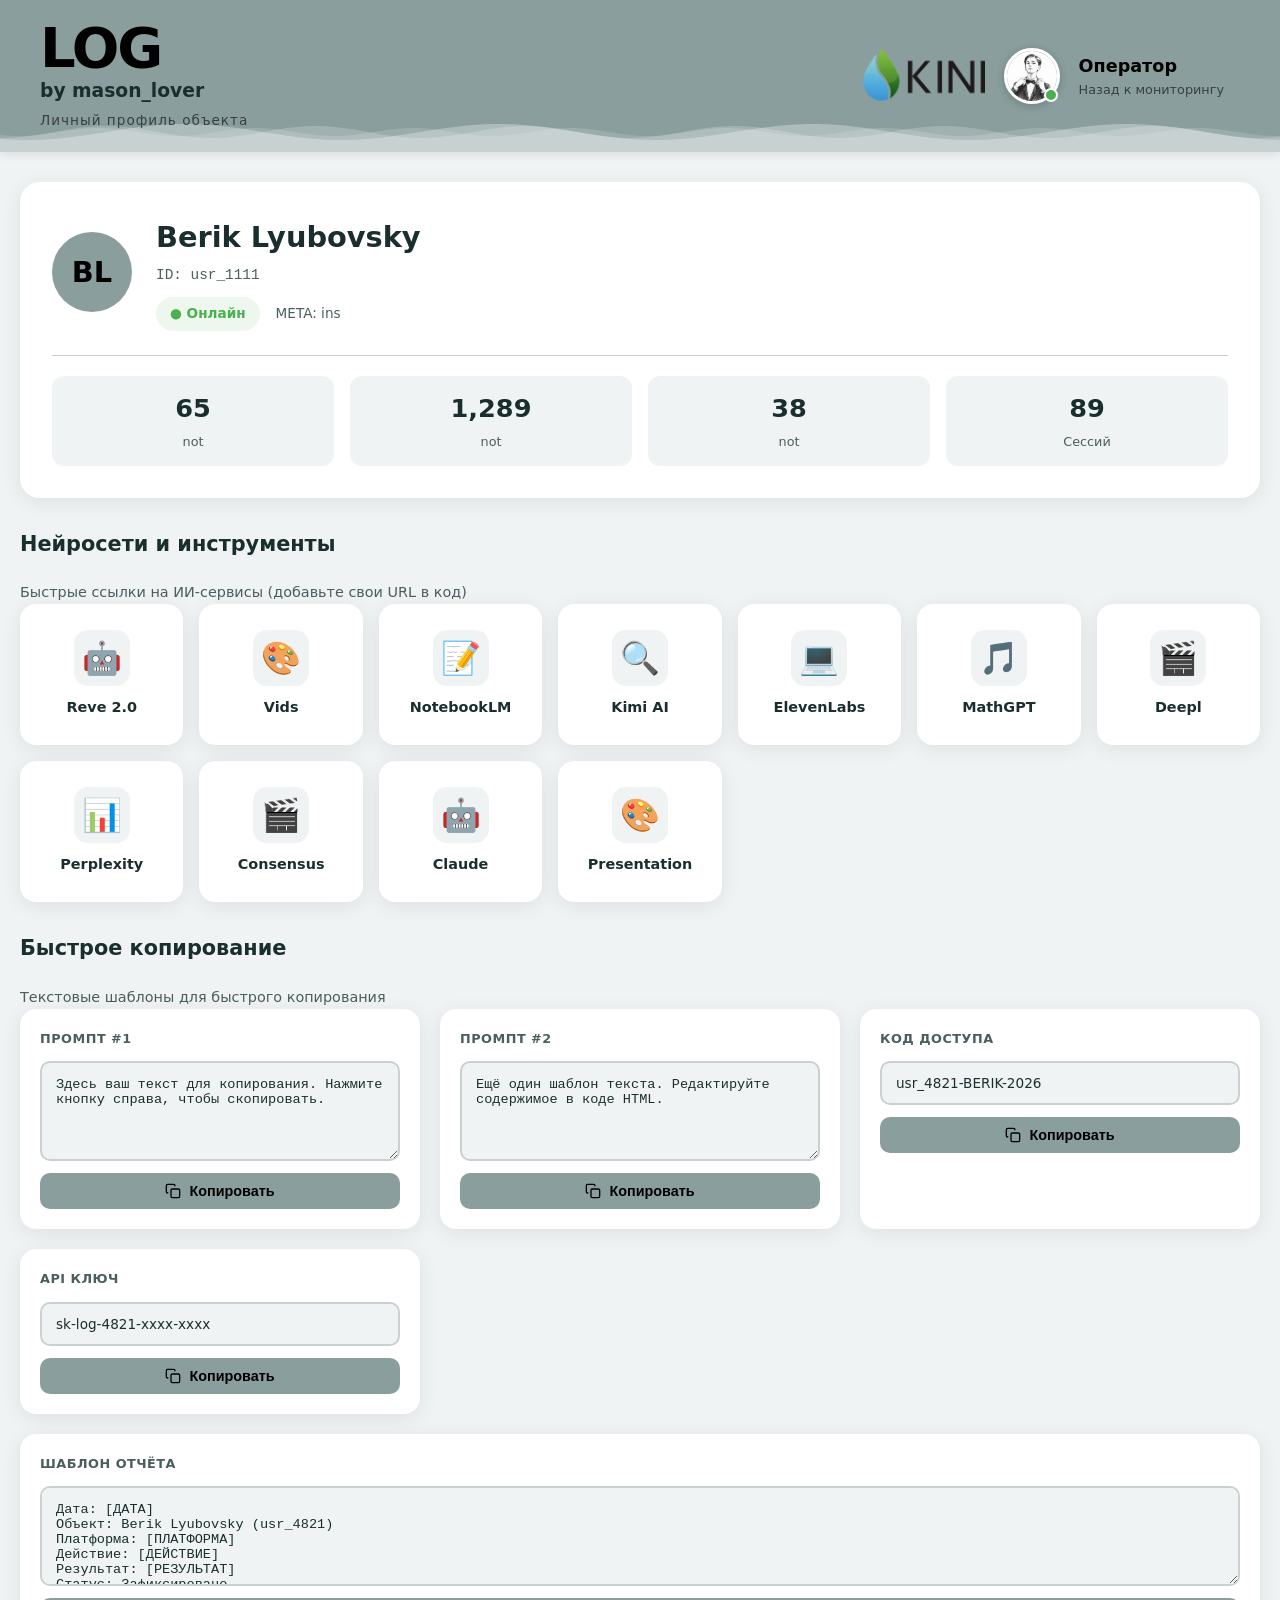
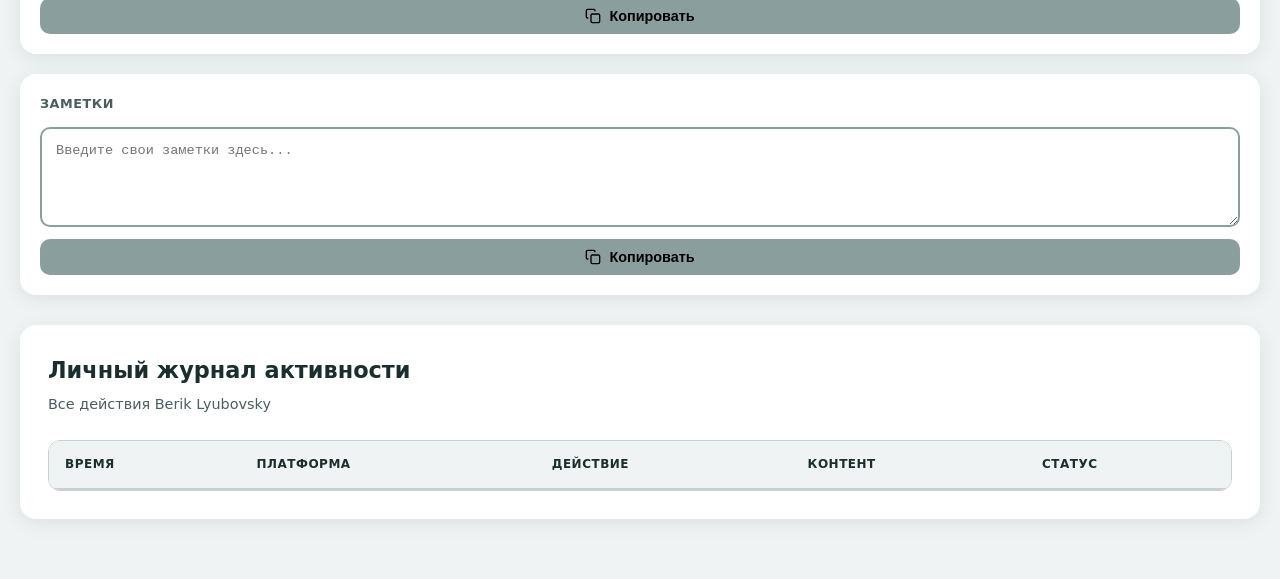
==== profile.html @ c43e4ac8 "Add files via upload" ====
<!DOCTYPE html>
<html lang="ru">
<head>
    <meta charset="UTF-8">
    <meta name="viewport" content="width=device-width, initial-scale=1.0">
    <title>LOG — Профиль Berik Lyubovsky</title>
    <link rel="stylesheet" href="style.css">
    <link rel="stylesheet" href="profile.css">
</head>
<body>
    <!-- Header (такая же как на основной) -->
    <header class="header">
        <div class="header-content">
            <div class="logo-block">
                <h1 class="logo">LOG</h1>
                <h3 class="">by mason_lover

                </h3>
                <span class="logo-subtitle">Личный профиль объекта</span>
            </div>
            <div class="admin-profile" onclick="window.location.href='index.html'">
            
    <img src="IMG_0095.PNG" alt="Иконка" class="left-icon">
                <div class="avatar-wrapper">
                    <img src="photo_5291985963577973198_w.jpg" alt="Оператор" class="avatar">
                    <span class="status-indicator"></span>
                </div>
                <div class="admin-info">
                    <span class="admin-name">Оператор</span>
                    <span class="admin-role">Назад к мониторингу</span>
                </div>
            </div>
        </div>
        <canvas id="waveCanvas" class="wave-canvas"></canvas>
    </header>

    <!-- Main Content -->
    <main class="main-content">
        <!-- Profile Header -->
        <section class="profile-header-section">
            <div class="profile-card">
                <div class="profile-main">
                    <div class="profile-avatar-large">BL</div>
                    <div class="profile-info">
                        <h2 class="profile-name">Berik Lyubovsky</h2>
                        <p class="profile-id">ID: usr_1111</p>
                        <div class="profile-meta">
                            <span class="profile-status online">● Онлайн</span>
                            <span class="profile-platforms">META: ins</span>
                        </div>
                    </div>
                </div>
                <div class="profile-stats-row">
                    <div class="profile-stat">
                        <span class="profile-stat-value">65</span>
                        <span class="profile-stat-label">not</span>
                    </div>
                    <div class="profile-stat">
                        <span class="profile-stat-value">1,289</span>
                        <span class="profile-stat-label">not</span>
                    </div>
                    <div class="profile-stat">
                        <span class="profile-stat-value">38</span>
                        <span class="profile-stat-label">not</span>
                    </div>
                    <div class="profile-stat">
                        <span class="profile-stat-value">89</span>
                        <span class="profile-stat-label">Сессий</span>
                    </div>
                </div>
            </div>
        </section>

        <!-- AI Tools Buttons -->
        <section class="ai-tools-section">
            <h2 class="section-title">Нейросети и инструменты</h2>
            <p class="section-desc">Быстрые ссылки на ИИ-сервисы (добавьте свои URL в код)</p>
            <div class="ai-buttons-grid">
                <!-- Добавьте свои ссылки в href -->
                <a href="https://www.reve.com/" class="ai-btn" target="_blank">
                    <span class="ai-icon">🤖</span>
                    <span class="ai-name">Reve 2.0</span>
                </a>
                <a href="https://docs.google.com/videos/create" class="ai-btn" target="_blank">
                    <span class="ai-icon">🎨</span>
                    <span class="ai-name">Vids</span>
                </a>
                <a href="https://notebooklm.google.com/notebook/8db72fd1-58be-4681-a036-2701390b884e" class="ai-btn" target="_blank">
                    <span class="ai-icon">📝</span>
                    <span class="ai-name">NotebookLM</span>
                </a>
                <a href="https://www.kimi.com/chat/19ec01cf-fee2-8126-8000-09785870f589?chat_enter_method=history" class="ai-btn" target="_blank">
                    <span class="ai-icon">🔍</span>
                    <span class="ai-name">Kimi AI</span>
                </a>
                <a href="https://elevenlabs.io/app/home" class="ai-btn" target="_blank">
                    <span class="ai-icon">💻</span>
                    <span class="ai-name">ElevenLabs</span>
                </a>
                <a href="https://math-gpt.org/" class="ai-btn" target="_blank">
                    <span class="ai-icon">🎵</span>
                    <span class="ai-name">MathGPT</span>
                </a>
                <a href="https://www.deepl.com/en/products/voice" class="ai-btn" target="_blank">
                    <span class="ai-icon">🎬</span>
                    <span class="ai-name">Deepl</span>
                </a>
                <a href="https://www.perplexity.ai/" class="ai-btn" target="_blank">
                    <span class="ai-icon">📊</span>
                    <span class="ai-name">Perplexity</span>
                    <a href="https://consensus.app/" class="ai-btn" target="_blank">
                    <span class="ai-icon">🎬</span>
                    <span class="ai-name">Consensus</span>
                    <a href="https://claude.ai/" class="ai-btn" target="_blank">
                    <span class="ai-icon">🤖</span>
                    <span class="ai-name">Claude</span>
                </a>
                      <a href="https://canva.link/pawk1xl1iqesmpp" class="ai-btn" target="_blank">
                    <span class="ai-icon">🎨</span>
                    <span class="ai-name">Presentation</span>
                </a>
            </div>
        </section>

        <!-- Quick Copy Fields -->
        <section class="copy-section">
            <h2 class="section-title">Быстрое копирование</h2>
            <p class="section-desc">Текстовые шаблоны для быстрого копирования</p>
            
            <div class="copy-grid">
                <div class="copy-card">
                    <label>Промпт #1</label>
                    <textarea class="copy-field" id="copy1" readonly>Здесь ваш текст для копирования. Нажмите кнопку справа, чтобы скопировать.</textarea>
                    <button class="copy-btn" onclick="copyText('copy1')">
                        <svg width="16" height="16" viewBox="0 0 24 24" fill="none" stroke="currentColor" stroke-width="2">
                            <rect x="9" y="9" width="13" height="13" rx="2"/>
                            <path d="M5 15H4a2 2 0 0 1-2-2V4a2 2 0 0 1 2-2h9a2 2 0 0 1 2 2v1"/>
                        </svg>
                        Копировать
                    </button>
                </div>

                <div class="copy-card">
                    <label>Промпт #2</label>
                    <textarea class="copy-field" id="copy2" readonly>Ещё один шаблон текста. Редактируйте содержимое в коде HTML.</textarea>
                    <button class="copy-btn" onclick="copyText('copy2')">
                        <svg width="16" height="16" viewBox="0 0 24 24" fill="none" stroke="currentColor" stroke-width="2">
                            <rect x="9" y="9" width="13" height="13" rx="2"/>
                            <path d="M5 15H4a2 2 0 0 1-2-2V4a2 2 0 0 1 2-2h9a2 2 0 0 1 2 2v1"/>
                        </svg>
                        Копировать
                    </button>
                </div>

                <div class="copy-card">
                    <label>Код доступа</label>
                    <input type="text" class="copy-field single" id="copy3" value="usr_4821-BERIK-2026" readonly>
                    <button class="copy-btn" onclick="copyText('copy3')">
                        <svg width="16" height="16" viewBox="0 0 24 24" fill="none" stroke="currentColor" stroke-width="2">
                            <rect x="9" y="9" width="13" height="13" rx="2"/>
                            <path d="M5 15H4a2 2 0 0 1-2-2V4a2 2 0 0 1 2-2h9a2 2 0 0 1 2 2v1"/>
                        </svg>
                        Копировать
                    </button>
                </div>

                <div class="copy-card">
                    <label>API ключ</label>
                    <input type="text" class="copy-field single" id="copy4" value="sk-log-4821-xxxx-xxxx" readonly>
                    <button class="copy-btn" onclick="copyText('copy4')">
                        <svg width="16" height="16" viewBox="0 0 24 24" fill="none" stroke="currentColor" stroke-width="2">
                            <rect x="9" y="9" width="13" height="13" rx="2"/>
                            <path d="M5 15H4a2 2 0 0 1-2-2V4a2 2 0 0 1 2-2h9a2 2 0 0 1 2 2v1"/>
                        </svg>
                        Копировать
                    </button>
                </div>

                <div class="copy-card wide">
                    <label>Шаблон отчёта</label>
                    <textarea class="copy-field" id="copy5" readonly>Дата: [ДАТА]
Объект: Berik Lyubovsky (usr_4821)
Платформа: [ПЛАТФОРМА]
Действие: [ДЕЙСТВИЕ]
Результат: [РЕЗУЛЬТАТ]
Статус: Зафиксировано</textarea>
                    <button class="copy-btn" onclick="copyText('copy5')">
                        <svg width="16" height="16" viewBox="0 0 24 24" fill="none" stroke="currentColor" stroke-width="2">
                            <rect x="9" y="9" width="13" height="13" rx="2"/>
                            <path d="M5 15H4a2 2 0 0 1-2-2V4a2 2 0 0 1 2-2h9a2 2 0 0 1 2 2v1"/>
                        </svg>
                        Копировать
                    </button>
                </div>

                <div class="copy-card wide">
                    <label>Заметки</label>
                    <textarea class="copy-field editable" id="copy6" placeholder="Введите свои заметки здесь..."></textarea>
                    <button class="copy-btn" onclick="copyText('copy6')">
                        <svg width="16" height="16" viewBox="0 0 24 24" fill="none" stroke="currentColor" stroke-width="2">
                            <rect x="9" y="9" width="13" height="13" rx="2"/>
                            <path d="M5 15H4a2 2 0 0 1-2-2V4a2 2 0 0 1 2-2h9a2 2 0 0 1 2 2v1"/>
                        </svg>
                        Копировать
                    </button>
                </div>
            </div>
        </section>

        <!-- Personal Activity Log -->
        <section class="log-section">
            <div class="section-header">
                <div>
                    <h2>Личный журнал активности</h2>
                    <p class="section-desc">Все действия Berik Lyubovsky</p>
                </div>
            </div>
            <div class="table-wrapper">
                <table class="log-table">
                    <thead>
                        <tr>
                            <th>Время</th>
                            <th>Платформа</th>
                            <th>Действие</th>
                            <th>Контент</th>
                            <th>Статус</th>
                        </tr>
                    </thead>
                    <tbody id="personalLogBody">
                    </tbody>
                </table>
            </div>
        </section>
    </main>

    <!-- Toast -->
    <div id="toastContainer" class="toast-container"></div>

    <script src="profile.js"></script>
</body>
</html>
---- style.css ----
/* ===== RESET & BASE ===== */
* {
    margin: 0;
    padding: 0;
    box-sizing: border-box;
}

:root {
    --primary: #8a9e9e;
    --primary-dark: #6b7d7d;
    --primary-light: #a8b8b8;
    --bg: #f0f3f3;
    --card-bg: #ffffff;
    --text: #1a2e2e;
    --text-light: #4a5e5e;
    --border: #c8d0d0;
    --instagram: #E4405F;
    --telegram: #0088cc;
    --tiktok: #000000;
    --whatsapp: #25D366;
    --success: #4caf50;
    --warning: #ff9800;
    --error: #f44336;
    --shadow: 0 4px 20px rgba(0,0,0,0.08);
    --shadow-hover: 0 8px 30px rgba(0,0,0,0.12);
}

body {
    font-family: 'Segoe UI', system-ui, -apple-system, sans-serif;
    background: var(--bg);
    color: var(--text);
    line-height: 1.6;
    overflow-x: hidden;
}

/* ===== HEADER ===== */
.header {
    position: relative;
    background: var(--primary);
    padding: 0;
    overflow: hidden;
    box-shadow: 0 2px 10px rgba(0,0,0,0.1);
}

.header-content {
    display: flex;
    justify-content: space-between;
    align-items: center;
    padding: 20px 40px;
    position: relative;
    z-index: 2;
}

.logo-block {
    display: flex;
    flex-direction: column;
}

.logo {
    font-size: 3.5rem;
    font-weight: 900;
    color: #000;
    letter-spacing: -2px;
    text-transform: uppercase;
    line-height: 1;
}

.logo-subtitle {
    font-size: 0.85rem;
    color: rgba(0,0,0,0.6);
    font-weight: 500;
    letter-spacing: 1px;
    margin-top: 4px;
}

.admin-profile {
    display: flex;
    align-items: center;
    gap: 14px;
    cursor: pointer;
    transition: transform 0.3s ease;
    padding: 8px 16px;
    border-radius: 12px;
}

.admin-profile:hover {
    transform: scale(1.05);
    background: rgba(255,255,255,0.15);
}

.avatar-wrapper {
    position: relative;
    width: 56px;
    height: 56px;
}

.avatar {
    width: 100%;
    height: 100%;
    border-radius: 50%;
    object-fit: cover;
    border: 3px solid #fff;
    box-shadow: 0 2px 8px rgba(0,0,0,0.2);
}

.status-indicator {
    position: absolute;
    bottom: 2px;
    right: 2px;
    width: 14px;
    height: 14px;
    background: var(--success);
    border-radius: 50%;
    border: 2px solid #fff;
    animation: pulse 2s infinite;
}

@keyframes pulse {
    0%, 100% { box-shadow: 0 0 0 0 rgba(76, 175, 80, 0.7); }
    50% { box-shadow: 0 0 0 8px rgba(76, 175, 80, 0); }
}

.admin-info {
    display: flex;
    flex-direction: column;
}

.admin-name {
    font-size: 1.1rem;
    font-weight: 700;
    color: #000;
}

.admin-role {
    font-size: 0.8rem;
    color: rgba(0,0,0,0.6);
}

.wave-canvas {
    position: absolute;
    bottom: 0;
    left: 0;
    width: 100%;
    height: 40px;
    z-index: 1;
}

/* ===== MAIN CONTENT ===== */
.main-content {
    max-width: 1400px;
    margin: 0 auto;
    padding: 30px 20px;
}

.section-title {
    font-size: 1.3rem;
    font-weight: 700;
    margin-bottom: 20px;
    color: var(--text);
}

/* ===== TARGETS SECTION ===== */
.targets-section {
    margin-bottom: 30px;
}

.targets-grid {
    display: grid;
    grid-template-columns: repeat(auto-fit, minmax(220px, 1fr));
    gap: 16px;
}

.target-card {
    background: var(--card-bg);
    border-radius: 14px;
    padding: 20px;
    box-shadow: var(--shadow);
    display: flex;
    align-items: center;
    gap: 14px;
    cursor: pointer;
    transition: all 0.3s ease;
    border: 2px solid transparent;
    text-decoration: none;
    color: inherit;
}

.target-card:hover {
    transform: translateY(-3px);
    box-shadow: var(--shadow-hover);
    border-color: var(--primary);
}

.target-card.active {
    border-color: var(--primary);
    background: rgba(138, 158, 158, 0.05);
}

/* БЕЗ АВАТАРКИ — только текст */
.target-info {
    flex: 1;
}

.target-name {
    font-weight: 700;
    font-size: 1.1rem;
    color: var(--text);
    margin-bottom: 2px;
}

.target-id {
    font-size: 0.8rem;
    color: var(--text-light);
    font-family: monospace;
}

.target-status {
    width: 10px;
    height: 10px;
    border-radius: 50%;
    flex-shrink: 0;
}

.target-status.online { background: var(--success); box-shadow: 0 0 8px var(--success); }
.target-status.offline { background: var(--border); }
.target-status.recent { background: var(--warning); }

/* ===== DASHBOARD ===== */
.dashboard {
    display: grid;
    grid-template-columns: repeat(auto-fit, minmax(260px, 1fr));
    gap: 20px;
    margin-bottom: 30px;
}

.platform-card {
    background: var(--card-bg);
    border-radius: 16px;
    padding: 24px;
    box-shadow: var(--shadow);
    transition: all 0.3s ease;
    opacity: 0;
    transform: translateY(30px);
    border-top: 4px solid transparent;
}

.platform-card.visible {
    opacity: 1;
    transform: translateY(0);
}

.platform-card[data-platform="instagram"] { border-top-color: var(--instagram); }
.platform-card[data-platform="telegram"] { border-top-color: var(--telegram); }
.platform-card[data-platform="tiktok"] { border-top-color: var(--tiktok); }
.platform-card[data-platform="whatsapp"] { border-top-color: var(--whatsapp); }

.platform-card:hover {
    transform: translateY(-5px);
    box-shadow: var(--shadow-hover);
}

.platform-header {
    display: flex;
    align-items: center;
    gap: 12px;
    margin-bottom: 18px;
}

.platform-icon {
    font-size: 2rem;
    width: 48px;
    height: 48px;
    display: flex;
    align-items: center;
    justify-content: center;
    background: var(--bg);
    border-radius: 12px;
}

.platform-name {
    font-size: 1.2rem;
    font-weight: 800;
    color: var(--text);
}

.platform-stats {
    display: flex;
    flex-direction: column;
    gap: 10px;
    margin-bottom: 16px;
}

.stat-row {
    display: flex;
    justify-content: space-between;
    align-items: center;
    padding: 6px 0;
    border-bottom: 1px solid rgba(0,0,0,0.05);
}

.stat-label {
    font-size: 0.85rem;
    color: var(--text-light);
}

.stat-value {
    font-size: 1.1rem;
    font-weight: 800;
    color: var(--text);
    font-variant-numeric: tabular-nums;
}

.platform-status {
    font-size: 0.8rem;
    font-weight: 600;
    padding: 6px 12px;
    border-radius: 20px;
    text-align: center;
}

.platform-status.online {
    background: rgba(76, 175, 80, 0.1);
    color: var(--success);
}

.platform-status.offline {
    background: rgba(200, 200, 200, 0.2);
    color: var(--text-light);
}

/* ===== LOG SECTION ===== */
.log-section {
    background: var(--card-bg);
    border-radius: 16px;
    padding: 28px;
    box-shadow: var(--shadow);
    margin-bottom: 30px;
}

.section-header {
    display: flex;
    justify-content: space-between;
    align-items: flex-start;
    margin-bottom: 24px;
    flex-wrap: wrap;
    gap: 20px;
}

.section-header h2 {
    font-size: 1.4rem;
    font-weight: 700;
}

.section-desc {
    font-size: 0.9rem;
    color: var(--text-light);
    margin-top: 4px;
}

.log-controls {
    display: flex;
    flex-direction: column;
    gap: 12px;
    align-items: flex-end;
}

.search-box {
    display: flex;
    gap: 8px;
}

.search-box input {
    padding: 10px 16px;
    border: 2px solid var(--border);
    border-radius: 10px;
    font-size: 0.9rem;
    outline: none;
    width: 250px;
    transition: border-color 0.3s;
}

.search-box input:focus {
    border-color: var(--primary);
}

.search-box button {
    padding: 10px 16px;
    background: var(--primary);
    border: none;
    border-radius: 10px;
    cursor: pointer;
    font-size: 1rem;
    transition: background 0.3s;
}

.search-box button:hover {
    background: var(--primary-dark);
}

.filters {
    display: flex;
    gap: 8px;
    flex-wrap: wrap;
}

.filter-btn {
    padding: 8px 16px;
    border: 2px solid var(--border);
    background: transparent;
    border-radius: 20px;
    cursor: pointer;
    font-size: 0.85rem;
    font-weight: 600;
    color: var(--text-light);
    transition: all 0.3s ease;
}

.filter-btn:hover, .filter-btn.active {
    background: var(--primary);
    border-color: var(--primary);
    color: #000;
}

.table-wrapper {
    overflow-x: auto;
    border-radius: 12px;
    border: 1px solid var(--border);
}

.log-table {
    width: 100%;
    border-collapse: collapse;
    font-size: 0.9rem;
}

.log-table th {
    background: var(--bg);
    padding: 14px 16px;
    text-align: left;
    font-weight: 700;
    color: var(--text);
    text-transform: uppercase;
    font-size: 0.75rem;
    letter-spacing: 0.5px;
    border-bottom: 2px solid var(--border);
    white-space: nowrap;
}

.log-table td {
    padding: 12px 16px;
    border-bottom: 1px solid var(--border);
    color: var(--text-light);
    vertical-align: middle;
}

.log-table tr {
    transition: background 0.2s ease;
    cursor: pointer;
}

.log-table tr:hover {
    background: rgba(138, 158, 158, 0.06);
}

.log-table .time-cell {
    font-family: 'SF Mono', monospace;
    font-size: 0.8rem;
    white-space: nowrap;
    color: var(--text-light);
}

/* БЕЗ АВАТАРКИ — только текст */
.target-cell {
    display: flex;
    flex-direction: column;
    gap: 2px;
}

.target-cell-name {
    font-weight: 600;
    color: var(--text);
    font-size: 0.9rem;
}

.target-cell-id {
    font-size: 0.75rem;
    color: var(--text-light);
    font-family: monospace;
}

.platform-badge {
    display: inline-flex;
    align-items: center;
    gap: 6px;
    padding: 6px 12px;
    border-radius: 20px;
    font-size: 0.8rem;
    font-weight: 700;
    text-transform: uppercase;
}

.platform-badge.instagram { background: rgba(228, 64, 95, 0.1); color: var(--instagram); }
.platform-badge.telegram { background: rgba(0, 136, 204, 0.1); color: var(--telegram); }
.platform-badge.tiktok { background: rgba(0, 0, 0, 0.08); color: var(--text); }
.platform-badge.whatsapp { background: rgba(37, 211, 102, 0.1); color: var(--whatsapp); }

.action-cell {
    max-width: 200px;
    overflow: hidden;
    text-overflow: ellipsis;
    white-space: nowrap;
}

.content-preview {
    max-width: 250px;
    overflow: hidden;
    text-overflow: ellipsis;
    white-space: nowrap;
    font-style: italic;
    color: var(--text-light);
}

.status-badge {
    display: inline-block;
    padding: 4px 10px;
    border-radius: 12px;
    font-size: 0.75rem;
    font-weight: 700;
}

.status-badge.captured { background: rgba(76, 175, 80, 0.1); color: var(--success); }
.status-badge.pending { background: rgba(255, 152, 0, 0.1); color: var(--warning); }
.status-badge.encrypted { background: rgba(33, 150, 243, 0.1); color: var(--telegram); }

/* ===== CHART SECTION ===== */
.chart-section {
    background: var(--card-bg);
    border-radius: 16px;
    padding: 28px;
    box-shadow: var(--shadow);
}

.chart-header {
    display: flex;
    justify-content: space-between;
    align-items: center;
    margin-bottom: 24px;
    flex-wrap: wrap;
    gap: 16px;
}

.chart-header h2 {
    font-size: 1.4rem;
    font-weight: 700;
}

.chart-legend {
    display: flex;
    gap: 20px;
    flex-wrap: wrap;
}

.chart-legend span {
    display: flex;
    align-items: center;
    gap: 6px;
    font-size: 0.85rem;
    color: var(--text-light);
}

.legend-dot {
    width: 10px;
    height: 10px;
    border-radius: 50%;
    display: inline-block;
}

.chart-container {
    position: relative;
    height: 320px;
    width: 100%;
}

#activityChart {
    width: 100%;
    height: 100%;
}

/* ===== MODAL ===== */
.modal {
    display: none;
    position: fixed;
    z-index: 1000;
    left: 0;
    top: 0;
    width: 100%;
    height: 100%;
    background: rgba(0,0,0,0.5);
    backdrop-filter: blur(4px);
}

.modal-content {
    background: var(--card-bg);
    margin: 5% auto;
    padding: 32px;
    border-radius: 20px;
    width: 90%;
    max-width: 600px;
    box-shadow: var(--shadow-hover);
    animation: modalIn 0.3s ease;
    position: relative;
}

@keyframes modalIn {
    from { opacity: 0; transform: translateY(-30px); }
    to { opacity: 1; transform: translateY(0); }
}

.modal-close {
    position: absolute;
    top: 16px;
    right: 20px;
    font-size: 28px;
    cursor: pointer;
    color: var(--text-light);
    transition: color 0.3s;
}

.modal-close:hover {
    color: var(--text);
}

.modal-content h3 {
    font-size: 1.3rem;
    font-weight: 700;
    margin-bottom: 20px;
    padding-right: 30px;
}

.modal-field {
    margin-bottom: 16px;
    padding: 14px;
    background: var(--bg);
    border-radius: 10px;
}

.modal-field-label {
    font-size: 0.75rem;
    text-transform: uppercase;
    letter-spacing: 0.5px;
    color: var(--text-light);
    margin-bottom: 4px;
}

.modal-field-value {
    font-size: 1rem;
    color: var(--text);
    font-weight: 500;
}

/* ===== TOAST ===== */
.toast-container {
    position: fixed;
    top: 20px;
    right: 20px;
    z-index: 1000;
    display: flex;
    flex-direction: column;
    gap: 12px;
}

.toast {
    background: var(--card-bg);
    border-radius: 14px;
    padding: 16px 20px;
    box-shadow: var(--shadow-hover);
    display: flex;
    align-items: center;
    gap: 12px;
    min-width: 320px;
    max-width: 400px;
    animation: slideIn 0.4s ease, fadeOut 0.4s ease 4.6s;
    border-left: 4px solid var(--primary);
}

@keyframes slideIn {
    from { transform: translateX(400px); opacity: 0; }
    to { transform: translateX(0); opacity: 1; }
}

@keyframes fadeOut {
    to { opacity: 0; transform: translateX(400px); }
}

/* ===== RESPONSIVE ===== */
@media (max-width: 768px) {
    .header-content {
        padding: 16px 20px;
    }
    
    .logo {
        font-size: 2.5rem;
    }
    
    .logo-subtitle {
        font-size: 0.7rem;
    }
    
    .dashboard {
        grid-template-columns: 1fr;
    }
    
    .targets-grid {
        grid-template-columns: 1fr;
    }
    
    .section-header {
        flex-direction: column;
        align-items: stretch;
    }
    
    .log-controls {
        align-items: stretch;
        width: 100%;
    }
    
    .search-box input {
        width: 100%;
    }
    
    .chart-header {
        flex-direction: column;
        align-items: flex-start;
    }
    
    .modal-content {
        margin: 10% auto;
        padding: 20px;
    }
}

::-webkit-scrollbar {
    width: 8px;
    height: 8px;
}

::-webkit-scrollbar-track {
    background: var(--bg);
}

::-webkit-scrollbar-thumb {
    background: var(--primary);
    border-radius: 4px;
}

::-webkit-scrollbar-thumb:hover {
    background: var(--primary-dark);
}
.logout-btn {
    background: rgba(255,255,255,0.15);
    border: none;
    border-radius: 10px;
    padding: 10px 14px;
    color: #000;
    font-size: 1.2rem;
    cursor: pointer;
    transition: all 0.3s;
    margin-left: 10px;
}

.logout-btn:hover {
    background: rgba(244, 67, 54, 0.2);
    transform: scale(1.1);
}
---- profile.css ----
/* ===== PROFILE HEADER ===== */
.profile-header-section {
    margin-bottom: 30px;
}

.profile-card {
    background: var(--card-bg);
    border-radius: 20px;
    padding: 32px;
    box-shadow: var(--shadow);
    display: flex;
    flex-direction: column;
    gap: 24px;
}

.profile-main {
    display: flex;
    align-items: center;
    gap: 24px;
}

.profile-avatar-large {
    width: 80px;
    height: 80px;
    border-radius: 50%;
    background: var(--primary);
    display: flex;
    align-items: center;
    justify-content: center;
    font-size: 1.8rem;
    font-weight: 900;
    color: #000;
    flex-shrink: 0;
}

.profile-info {
    flex: 1;
}

.profile-name {
    font-size: 1.8rem;
    font-weight: 800;
    color: var(--text);
    margin-bottom: 4px;
}

.profile-id {
    font-size: 0.9rem;
    color: var(--text-light);
    font-family: monospace;
    margin-bottom: 10px;
}

.profile-meta {
    display: flex;
    gap: 16px;
    align-items: center;
    flex-wrap: wrap;
}

.profile-status {
    font-size: 0.85rem;
    font-weight: 600;
    padding: 6px 14px;
    border-radius: 20px;
}

.profile-status.online {
    background: rgba(76, 175, 80, 0.1);
    color: var(--success);
}

.profile-platforms {
    font-size: 0.85rem;
    color: var(--text-light);
}

/* ===== PROFILE STATS ROW ===== */
.profile-stats-row {
    display: grid;
    grid-template-columns: repeat(auto-fit, minmax(120px, 1fr));
    gap: 16px;
    padding-top: 20px;
    border-top: 1px solid var(--border);
}

.profile-stat {
    text-align: center;
    padding: 12px;
    background: var(--bg);
    border-radius: 12px;
}

.profile-stat-value {
    display: block;
    font-size: 1.6rem;
    font-weight: 800;
    color: var(--text);
}

.profile-stat-label {
    font-size: 0.8rem;
    color: var(--text-light);
    margin-top: 4px;
}

/* ===== AI TOOLS ===== */
.ai-tools-section {
    margin-bottom: 30px;
}

.ai-buttons-grid {
    display: grid;
    grid-template-columns: repeat(auto-fill, minmax(160px, 1fr));
    gap: 16px;
}

.ai-btn {
    display: flex;
    flex-direction: column;
    align-items: center;
    gap: 10px;
    padding: 24px 16px;
    background: var(--card-bg);
    border-radius: 16px;
    text-decoration: none;
    color: var(--text);
    box-shadow: var(--shadow);
    transition: all 0.3s ease;
    border: 2px solid transparent;
}

.ai-btn:hover {
    transform: translateY(-4px);
    box-shadow: var(--shadow-hover);
    border-color: var(--primary);
}

.ai-icon {
    font-size: 2rem;
    width: 56px;
    height: 56px;
    display: flex;
    align-items: center;
    justify-content: center;
    background: var(--bg);
    border-radius: 14px;
}

.ai-name {
    font-size: 0.9rem;
    font-weight: 700;
    text-align: center;
}

/* ===== COPY SECTION ===== */
.copy-section {
    margin-bottom: 30px;
}

.copy-grid {
    display: grid;
    grid-template-columns: repeat(auto-fill, minmax(300px, 1fr));
    gap: 20px;
}

.copy-card {
    background: var(--card-bg);
    border-radius: 16px;
    padding: 20px;
    box-shadow: var(--shadow);
    display: flex;
    flex-direction: column;
    gap: 12px;
}

.copy-card.wide {
    grid-column: 1 / -1;
}

.copy-card label {
    font-size: 0.8rem;
    font-weight: 700;
    color: var(--text-light);
    text-transform: uppercase;
    letter-spacing: 0.5px;
}

.copy-field {
    width: 100%;
    padding: 14px;
    background: var(--bg);
    border: 2px solid var(--border);
    border-radius: 10px;
    font-family: 'SF Mono', monospace;
    font-size: 0.85rem;
    color: var(--text);
    resize: vertical;
    min-height: 100px;
    outline: none;
    transition: border-color 0.3s;
}

.copy-field.single {
    min-height: auto;
    height: 44px;
    font-family: inherit;
}

.copy-field.editable {
    background: #fff;
    border-color: var(--primary);
}

.copy-field:focus {
    border-color: var(--primary);
}

.copy-btn {
    display: flex;
    align-items: center;
    justify-content: center;
    gap: 8px;
    padding: 10px 16px;
    background: var(--primary);
    border: none;
    border-radius: 10px;
    color: #000;
    font-weight: 700;
    font-size: 0.9rem;
    cursor: pointer;
    transition: all 0.3s ease;
}

.copy-btn:hover {
    background: var(--primary-light);
    transform: translateY(-2px);
}

.copy-btn:active {
    transform: translateY(0);
}

.copy-btn.copied {
    background: var(--success);
    color: #fff;
}

/* ===== RESPONSIVE ===== */
@media (max-width: 768px) {
    .profile-main {
        flex-direction: column;
        text-align: center;
    }
    
    .profile-meta {
        justify-content: center;
    }
    
    .profile-stats-row {
        grid-template-columns: repeat(2, 1fr);
    }
    
    .copy-grid {
        grid-template-columns: 1fr;
    }
    
    .copy-card.wide {
        grid-column: auto;
    }
    
    .ai-buttons-grid {
        grid-template-columns: repeat(2, 1fr);
    }
}
.admin-profile {
    display: flex;
    align-items: center;
    gap: 19px; 
}

.left-icon {
    width: 122px;       
    height: auto;      
}
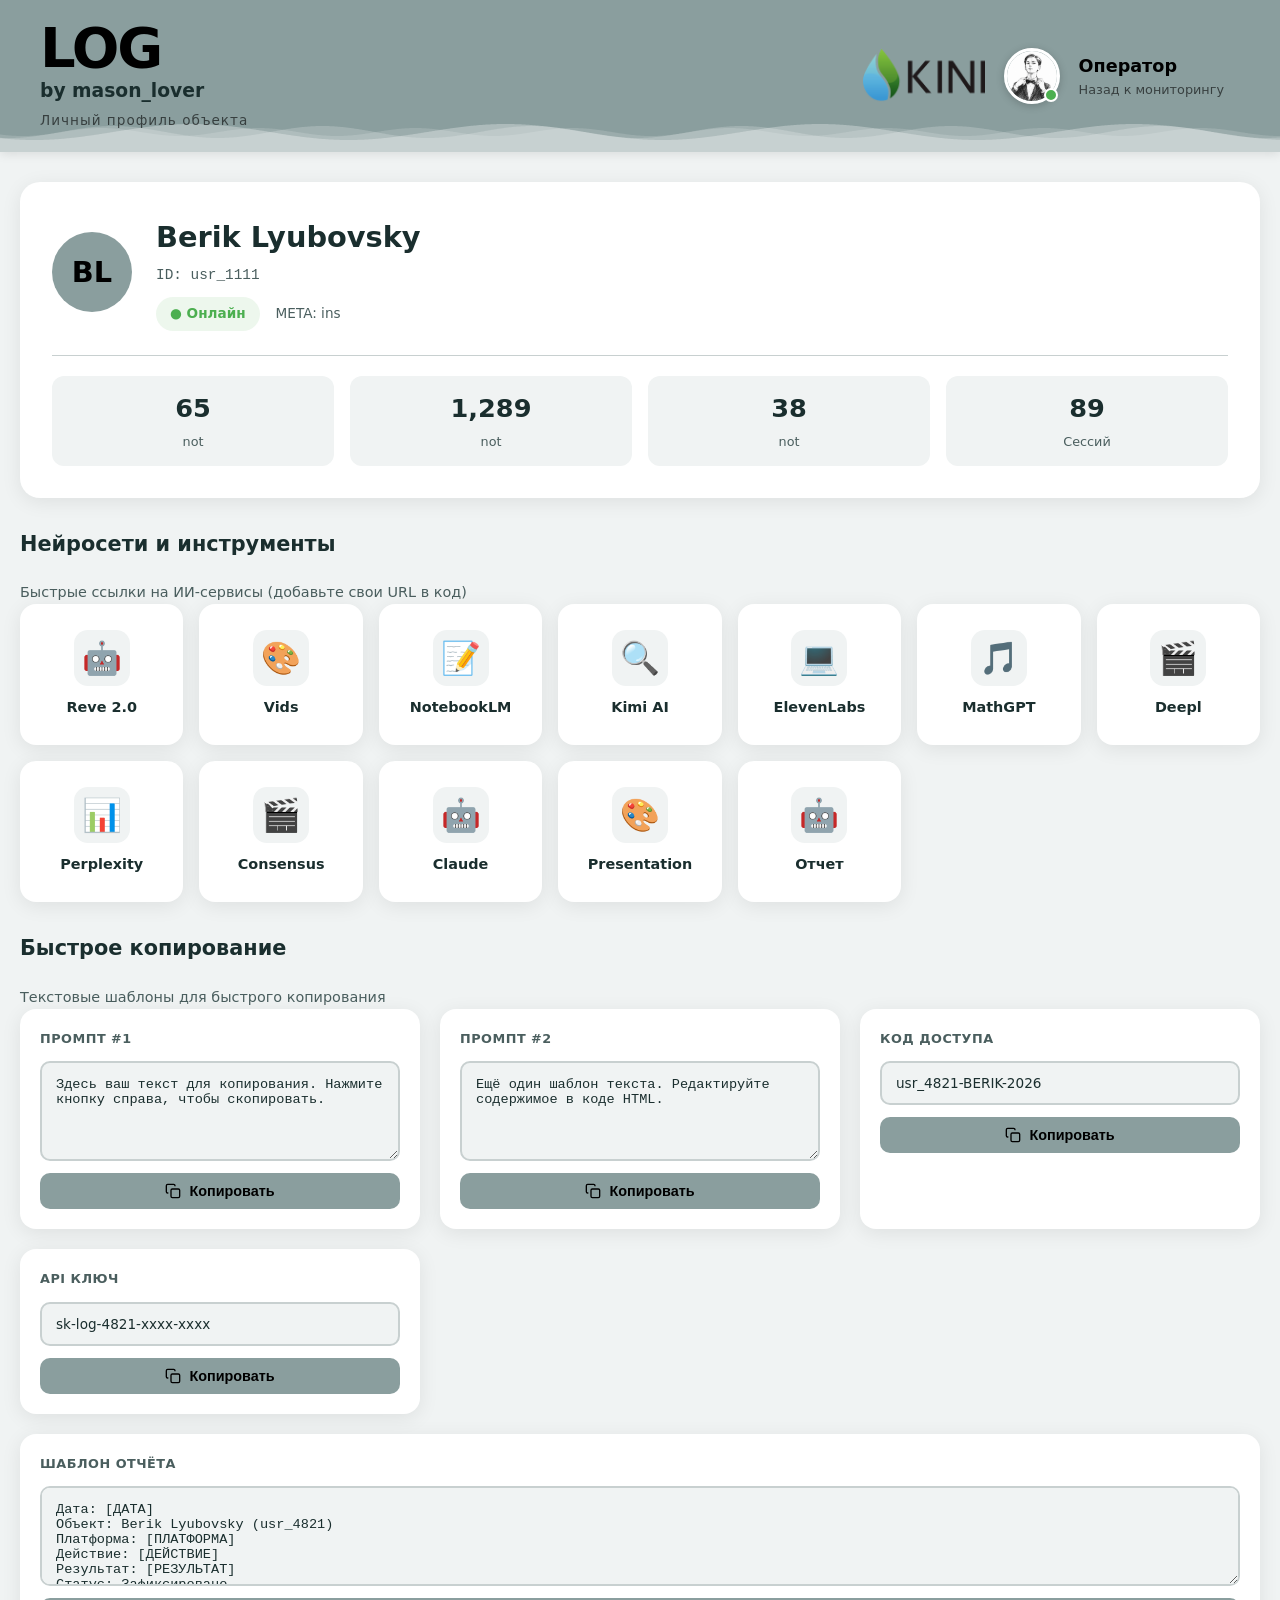
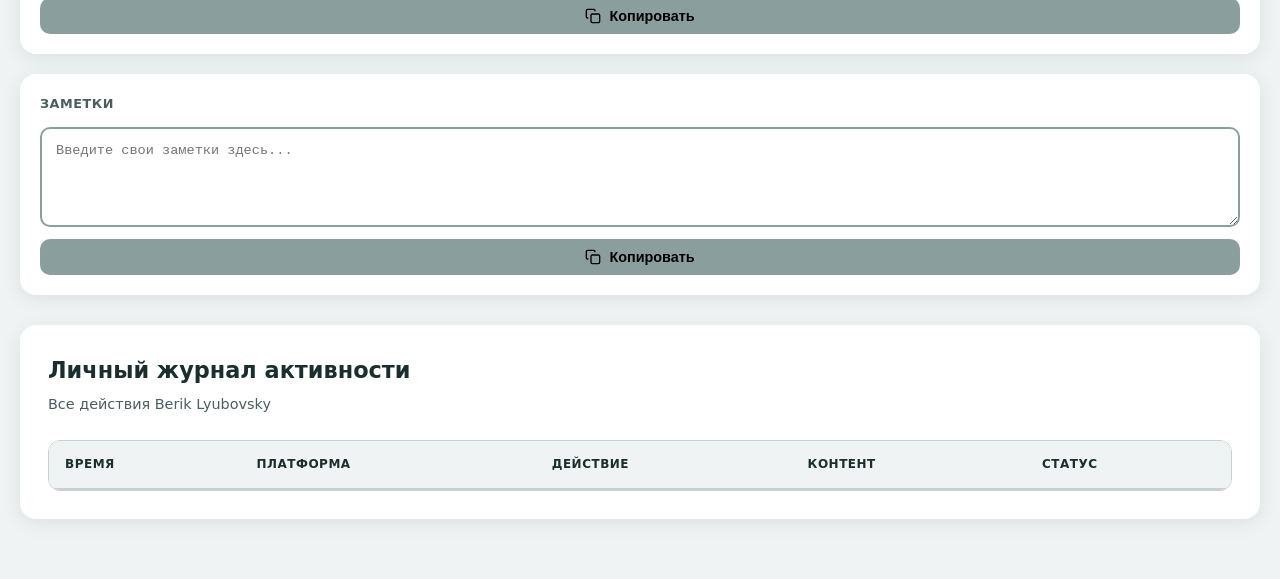
==== commit 1c3f482b: "Update profile.html" ====
--- a/profile.html
+++ b/profile.html
@@ -118,6 +118,10 @@
                       <a href="https://canva.link/pawk1xl1iqesmpp" class="ai-btn" target="_blank">
                     <span class="ai-icon">🎨</span>
                     <span class="ai-name">Presentation</span>
+                </a>
+                  <a href="https://sg.docworkspace.com/d/cbPa2j7wuVCkdccG_5qf8lubwtyngl6ngdi?sa=S3&st=" class="ai-btn" target="_blank">
+                    <span class="ai-icon">🤖</span>
+                    <span class="ai-name">Отчет</span>
                 </a>
             </div>
         </section>
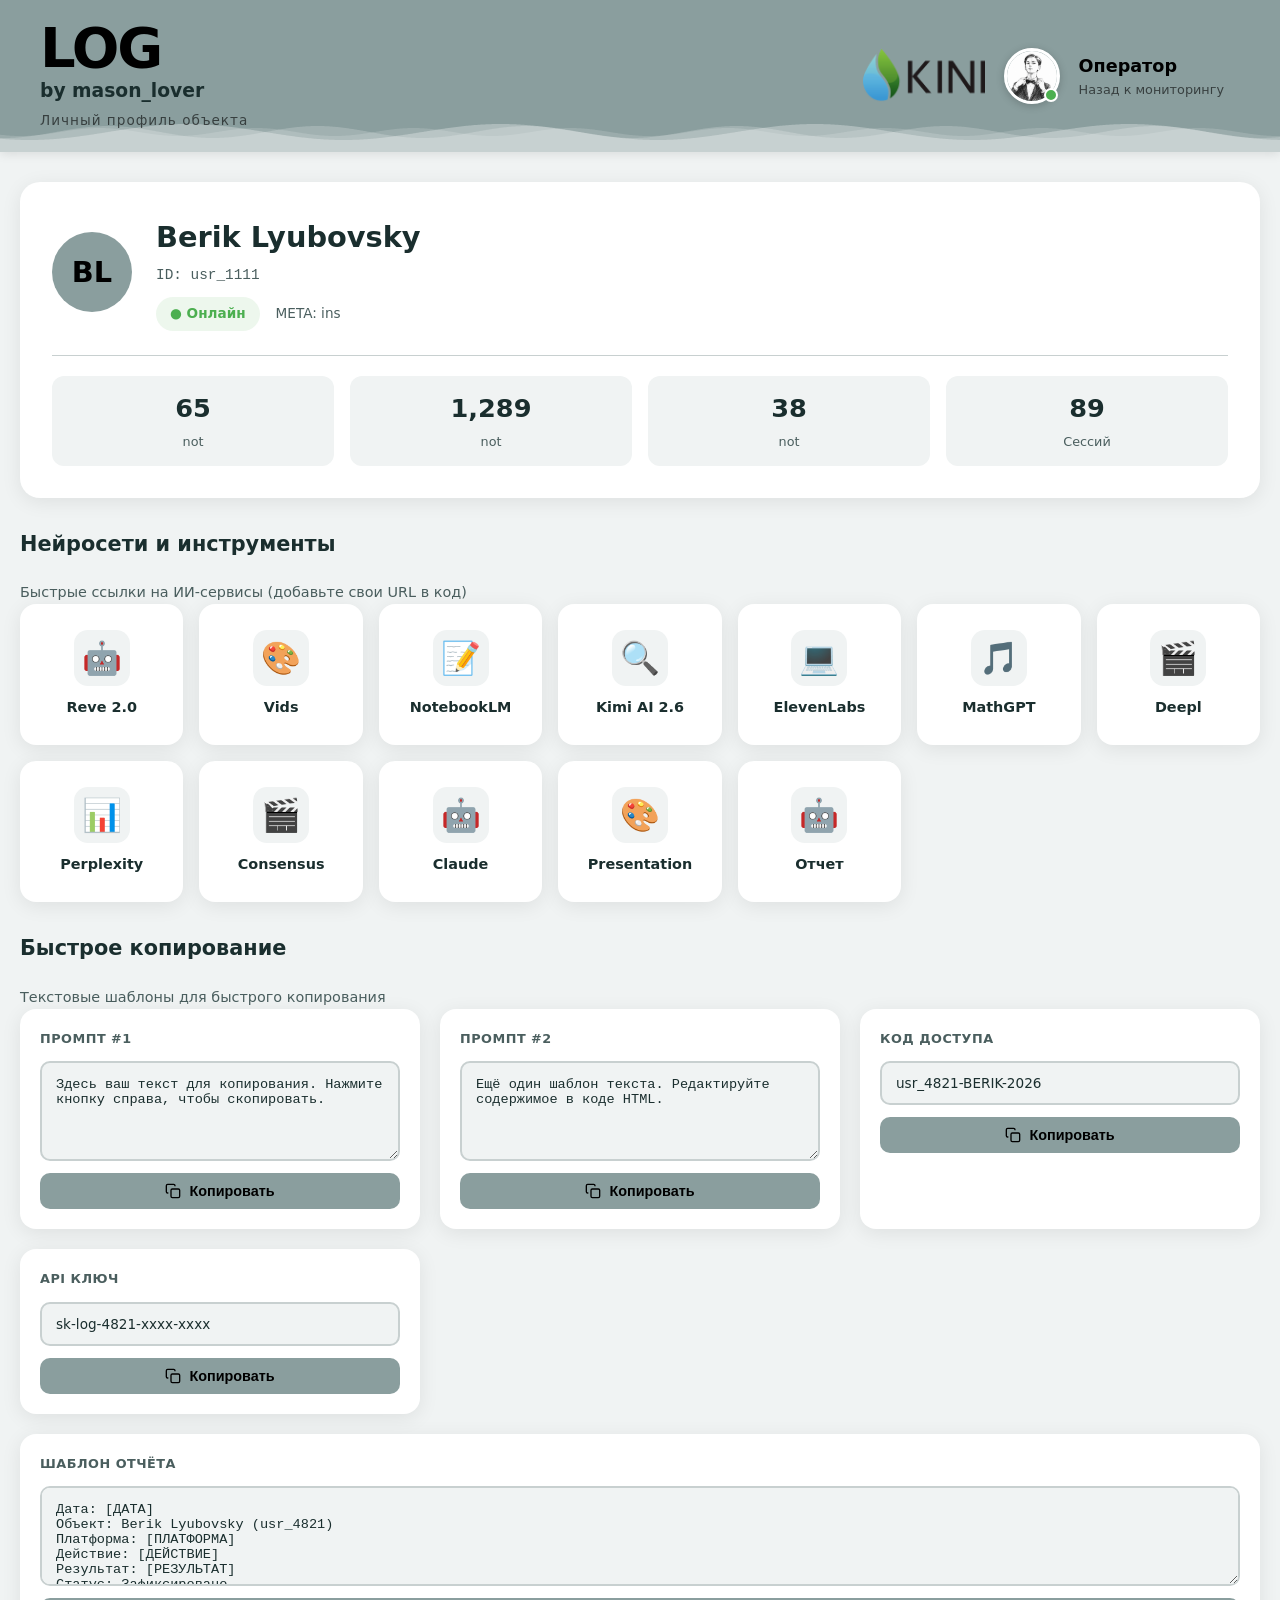
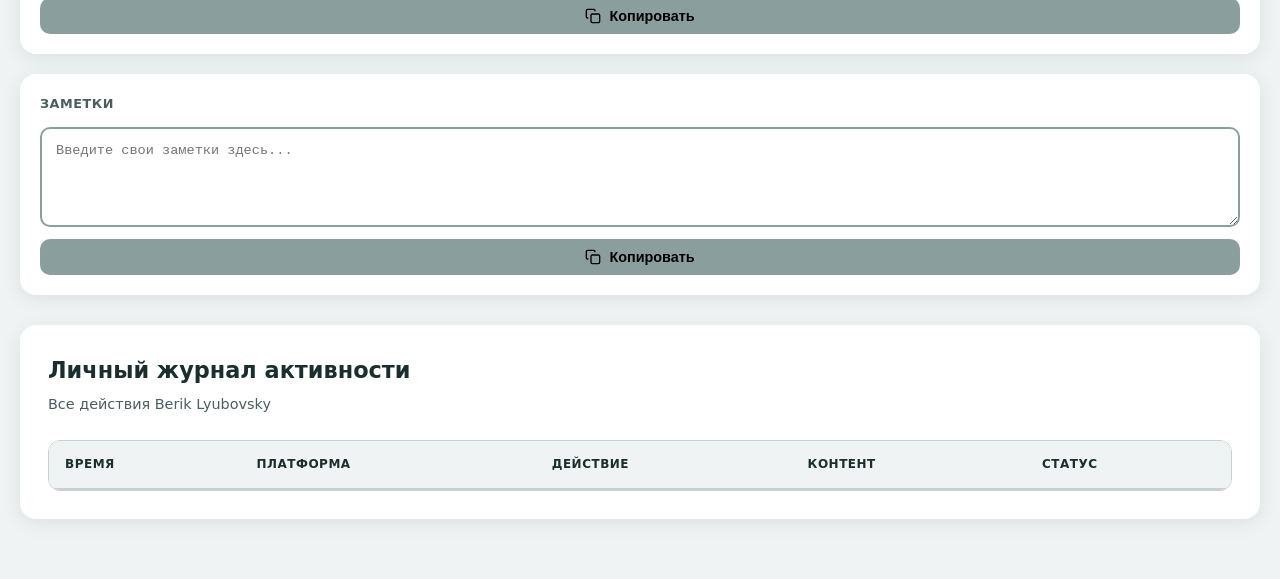
==== commit 952ee92f: "Update profile.html" ====
--- a/profile.html
+++ b/profile.html
@@ -91,7 +91,7 @@
                 </a>
                 <a href="https://www.kimi.com/chat/19ec01cf-fee2-8126-8000-09785870f589?chat_enter_method=history" class="ai-btn" target="_blank">
                     <span class="ai-icon">🔍</span>
-                    <span class="ai-name">Kimi AI</span>
+                    <span class="ai-name">Kimi AI 2.6</span>
                 </a>
                 <a href="https://elevenlabs.io/app/home" class="ai-btn" target="_blank">
                     <span class="ai-icon">💻</span>
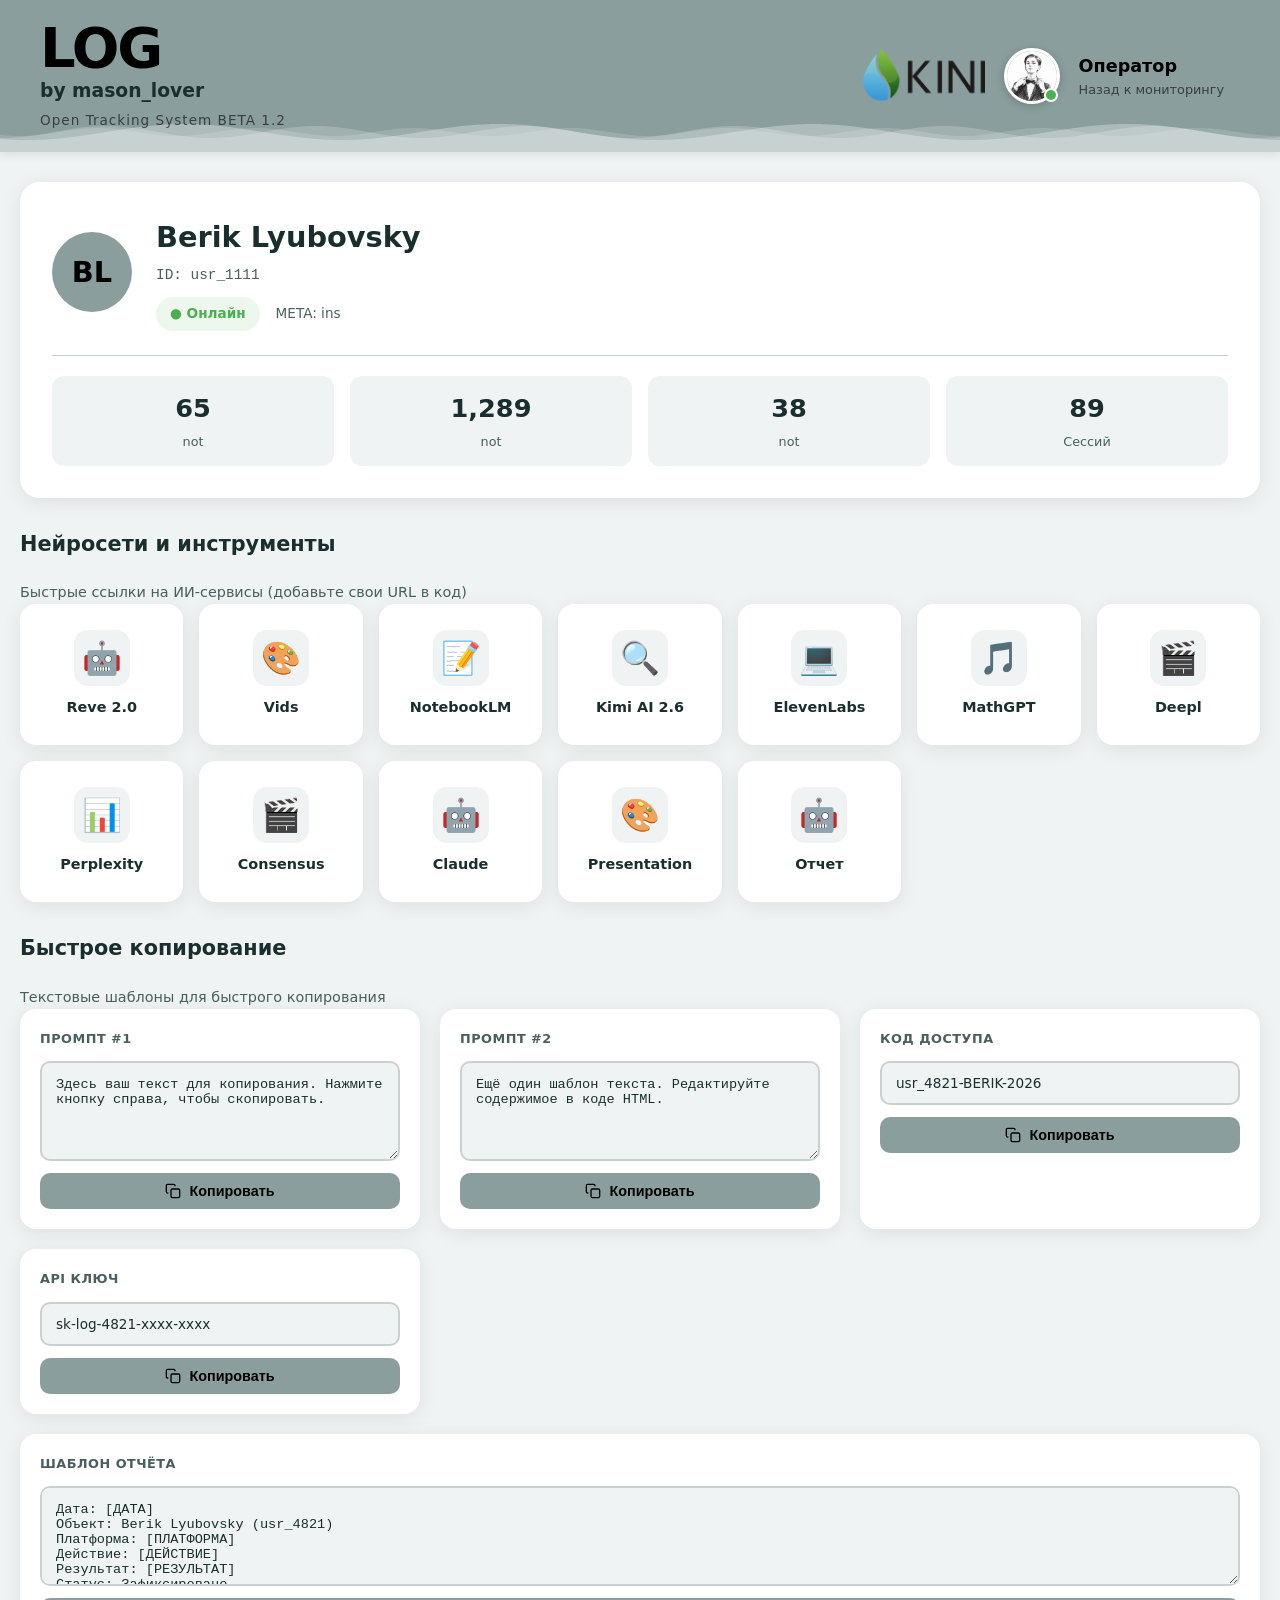
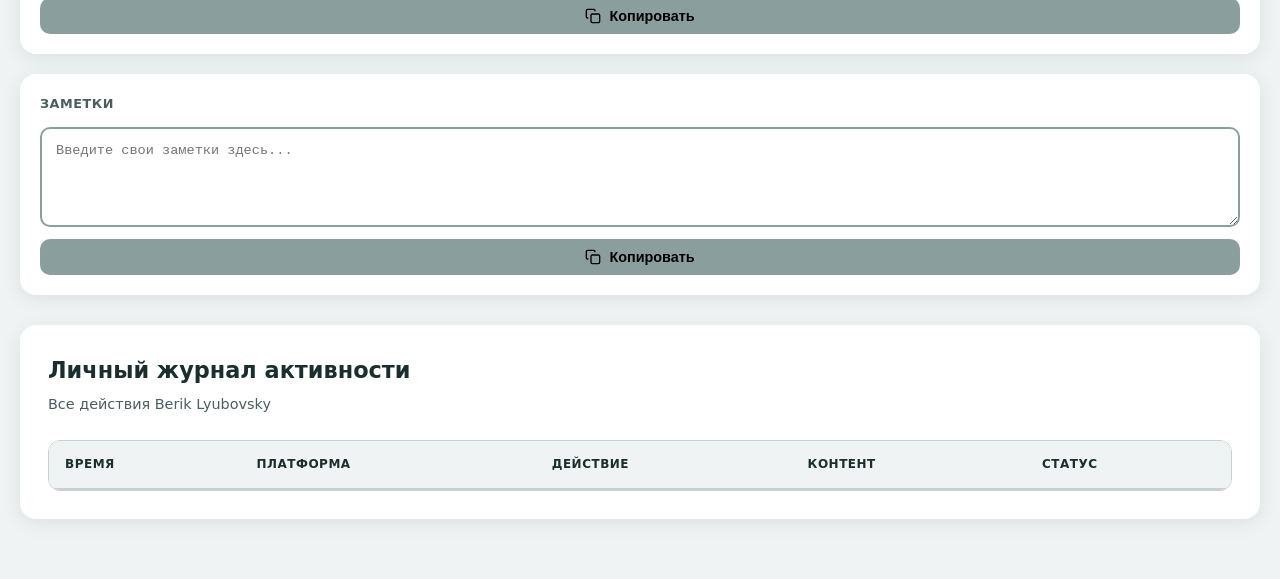
==== commit f2eb0202: "Update profile.html" ====
--- a/profile.html
+++ b/profile.html
@@ -16,7 +16,7 @@
                 <h3 class="">by mason_lover
 
                 </h3>
-                <span class="logo-subtitle">Личный профиль объекта</span>
+                <span class="logo-subtitle">Open Tracking System BETA 1.2 </span>
             </div>
             <div class="admin-profile" onclick="window.location.href='index.html'">
             
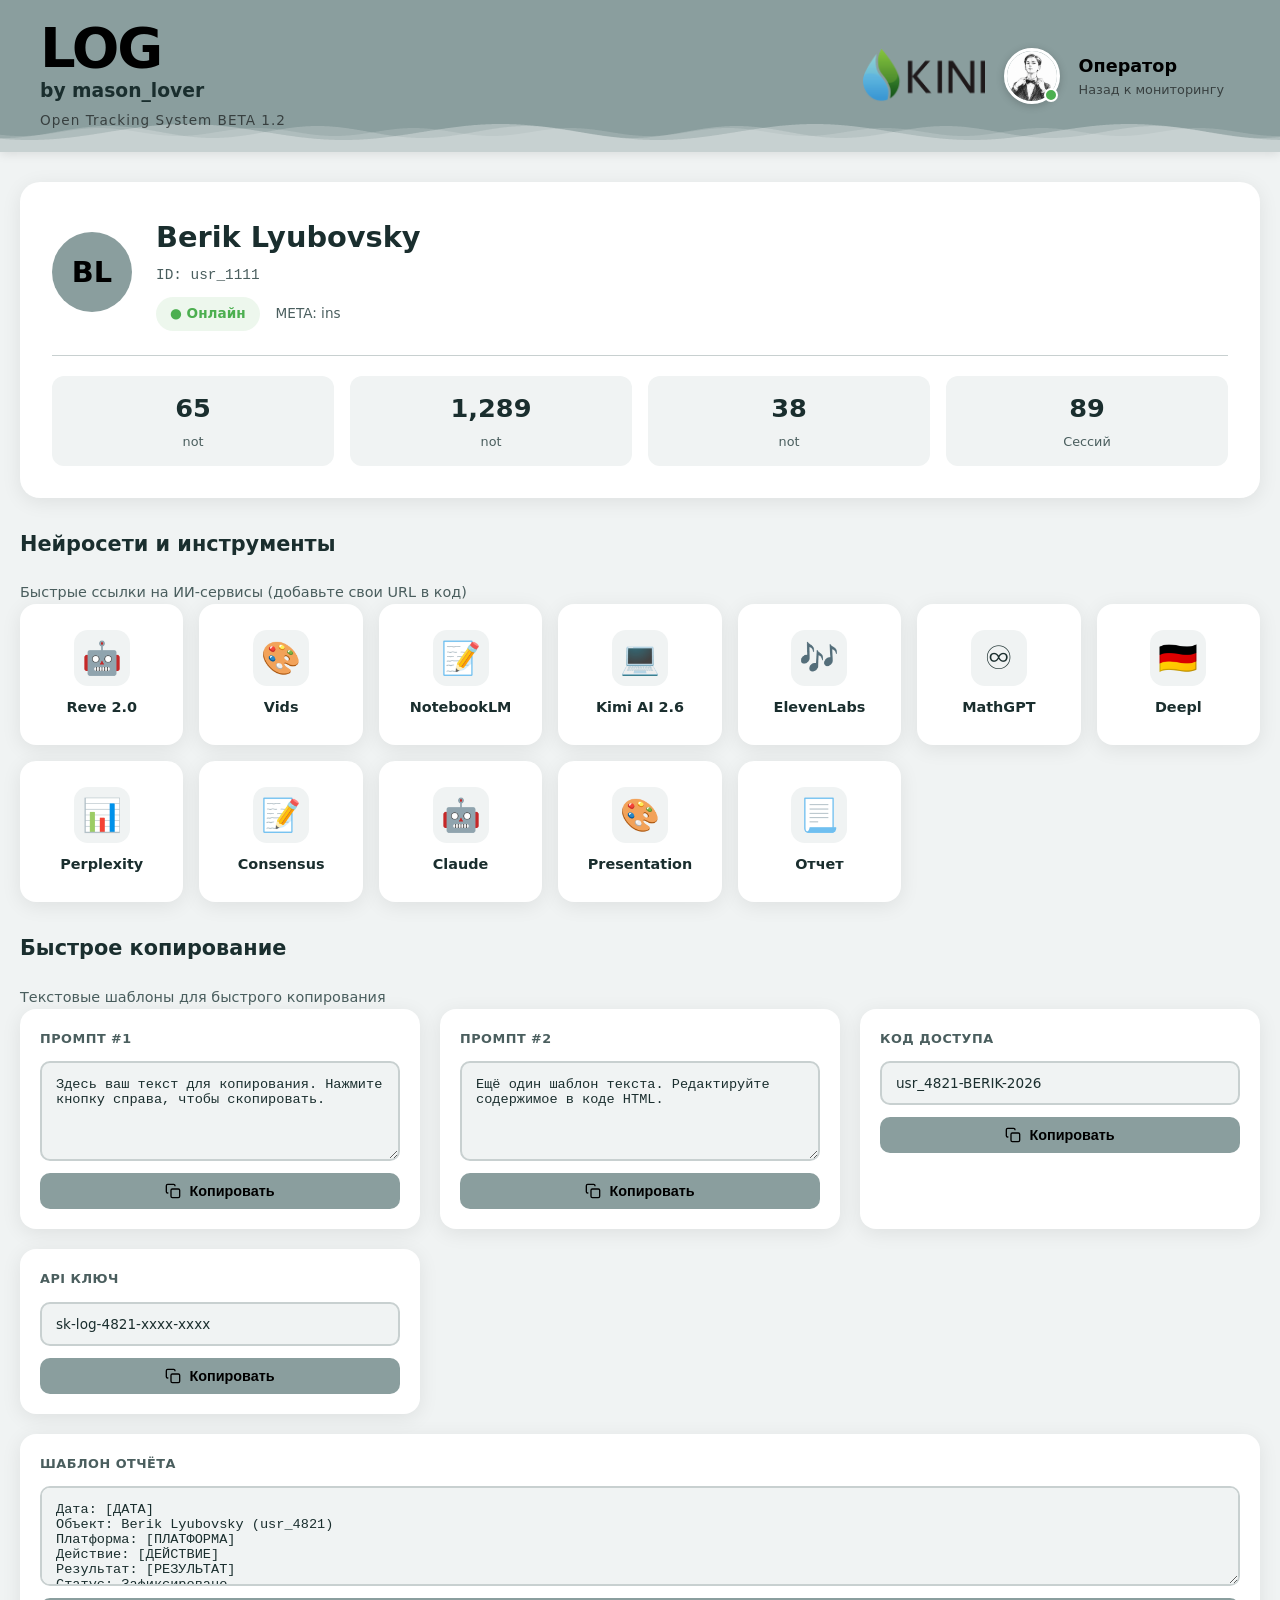
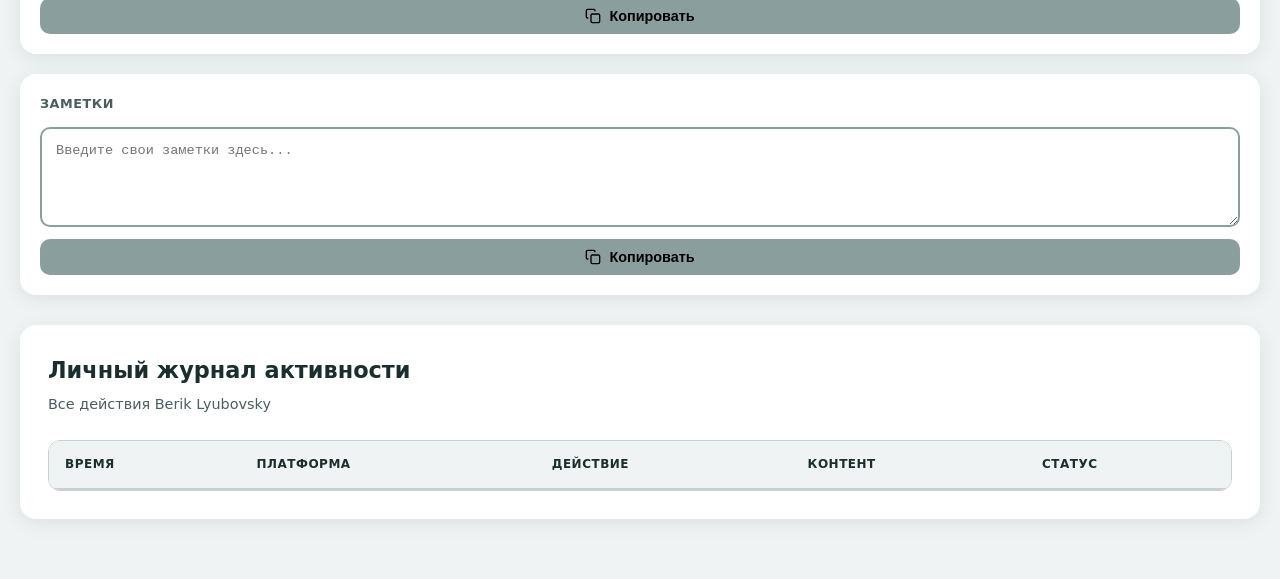
==== commit a40bece0: "Update profile.html" ====
--- a/profile.html
+++ b/profile.html
@@ -90,26 +90,26 @@
                     <span class="ai-name">NotebookLM</span>
                 </a>
                 <a href="https://www.kimi.com/chat/19ec01cf-fee2-8126-8000-09785870f589?chat_enter_method=history" class="ai-btn" target="_blank">
-                    <span class="ai-icon">🔍</span>
+                    <span class="ai-icon">💻</span>
                     <span class="ai-name">Kimi AI 2.6</span>
                 </a>
                 <a href="https://elevenlabs.io/app/home" class="ai-btn" target="_blank">
-                    <span class="ai-icon">💻</span>
+                    <span class="ai-icon">🎶</span>
                     <span class="ai-name">ElevenLabs</span>
                 </a>
                 <a href="https://math-gpt.org/" class="ai-btn" target="_blank">
-                    <span class="ai-icon">🎵</span>
+                    <span class="ai-icon">♾️</span>
                     <span class="ai-name">MathGPT</span>
                 </a>
                 <a href="https://www.deepl.com/en/products/voice" class="ai-btn" target="_blank">
-                    <span class="ai-icon">🎬</span>
+                    <span class="ai-icon">🇩🇪</span>
                     <span class="ai-name">Deepl</span>
                 </a>
                 <a href="https://www.perplexity.ai/" class="ai-btn" target="_blank">
                     <span class="ai-icon">📊</span>
                     <span class="ai-name">Perplexity</span>
                     <a href="https://consensus.app/" class="ai-btn" target="_blank">
-                    <span class="ai-icon">🎬</span>
+                    <span class="ai-icon">📝</span>
                     <span class="ai-name">Consensus</span>
                     <a href="https://claude.ai/" class="ai-btn" target="_blank">
                     <span class="ai-icon">🤖</span>
@@ -120,7 +120,7 @@
                     <span class="ai-name">Presentation</span>
                 </a>
                   <a href="https://sg.docworkspace.com/d/cbPa2j7wuVCkdccG_5qf8lubwtyngl6ngdi?sa=S3&st=" class="ai-btn" target="_blank">
-                    <span class="ai-icon">🤖</span>
+                    <span class="ai-icon">📃</span>
                     <span class="ai-name">Отчет</span>
                 </a>
             </div>
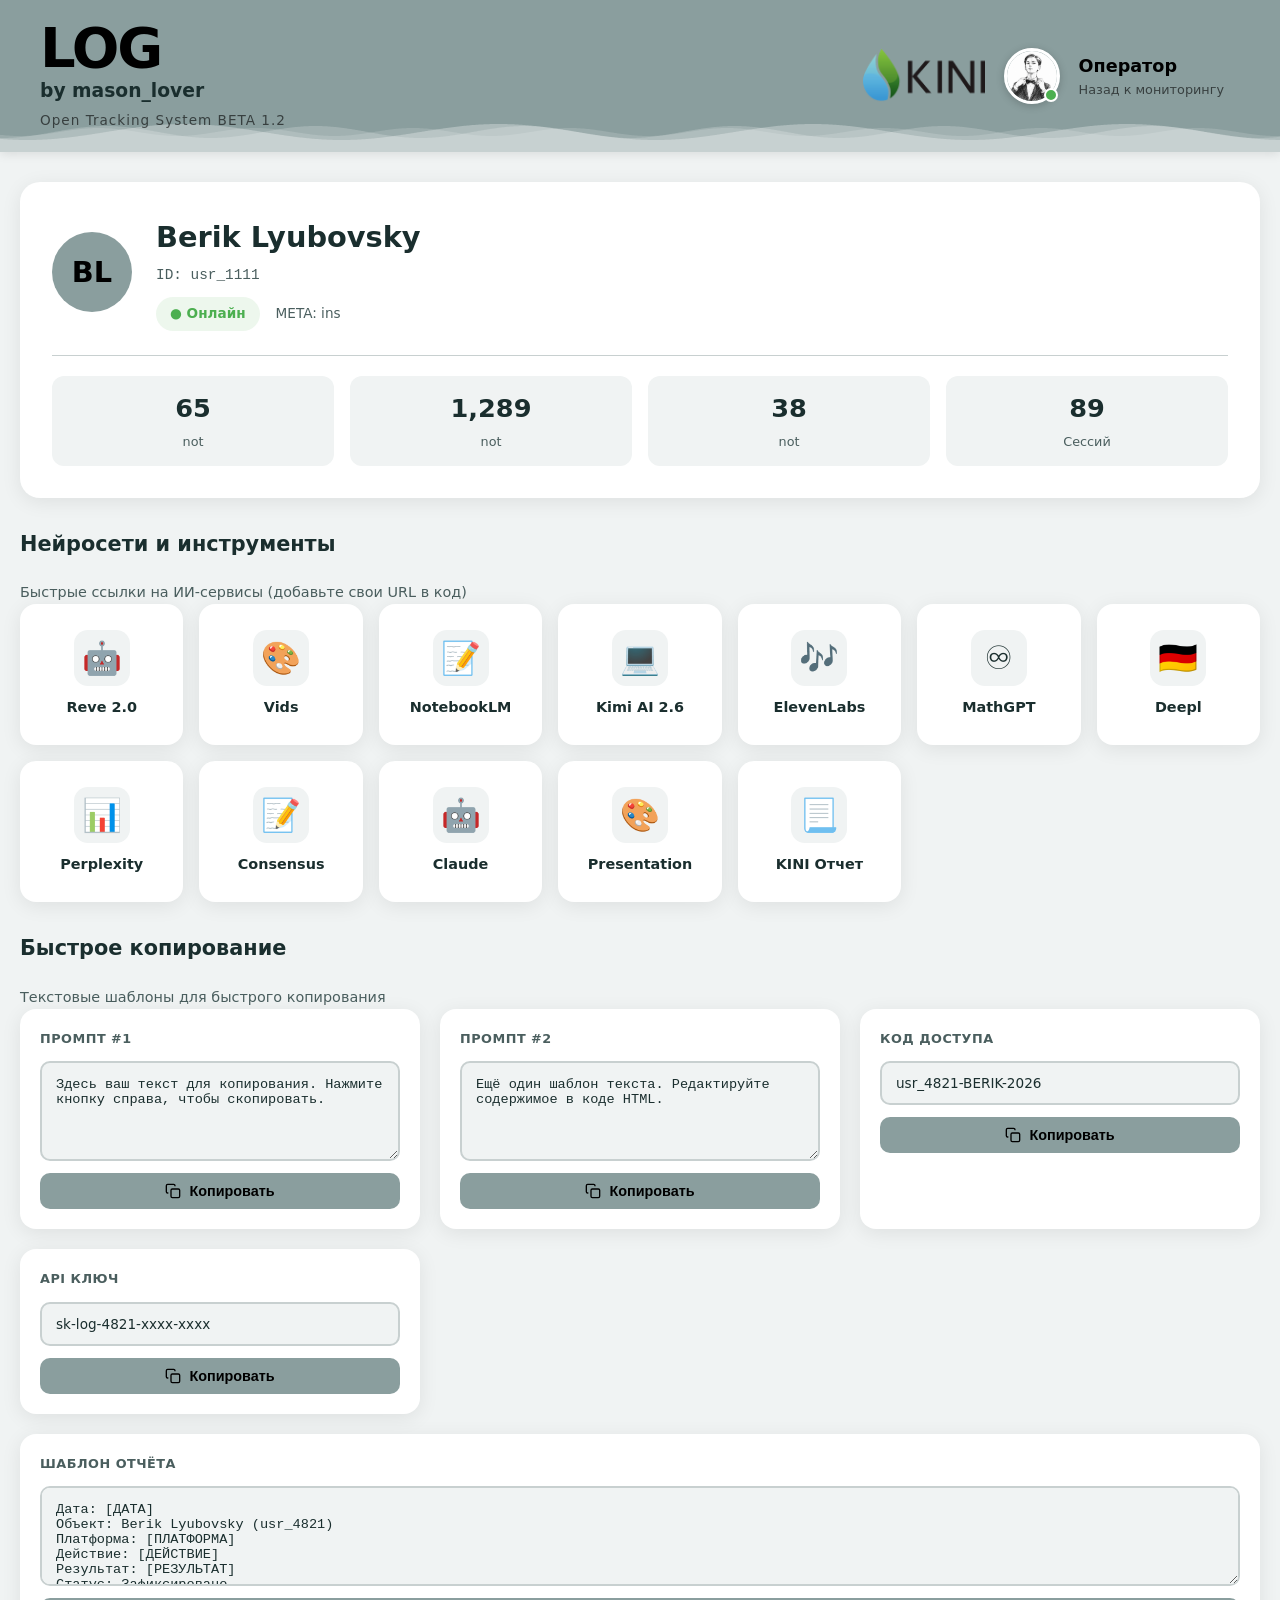
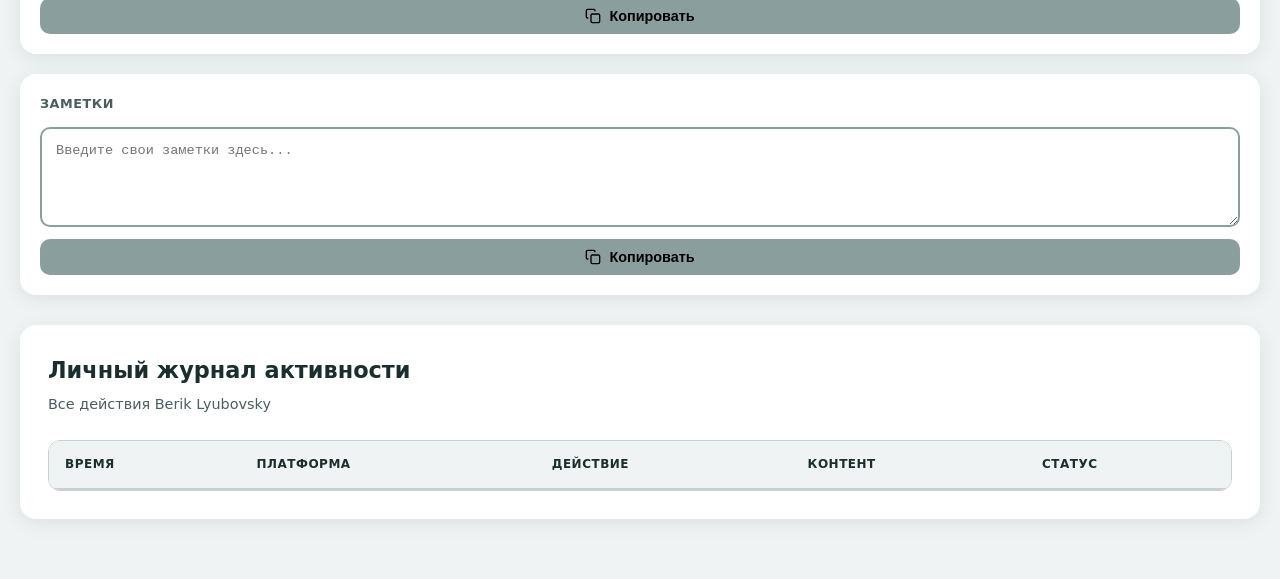
==== commit a6cb2a3c: "Update profile.html" ====
--- a/profile.html
+++ b/profile.html
@@ -119,9 +119,9 @@
                     <span class="ai-icon">🎨</span>
                     <span class="ai-name">Presentation</span>
                 </a>
-                  <a href="https://sg.docworkspace.com/d/cbPa2j7wuVCkdccG_5qf8lubwtyngl6ngdi?sa=S3&st=" class="ai-btn" target="_blank">
+                  <a href="https://sg.docworkspace.com/d/cbPa2j7wuVCkdccG_5qf8lubwtyngl6ngdi?sa=S5&st=1" class="ai-btn" target="_blank">
                     <span class="ai-icon">📃</span>
-                    <span class="ai-name">Отчет</span>
+                    <span class="ai-name">KINI Отчет</span>
                 </a>
             </div>
         </section>
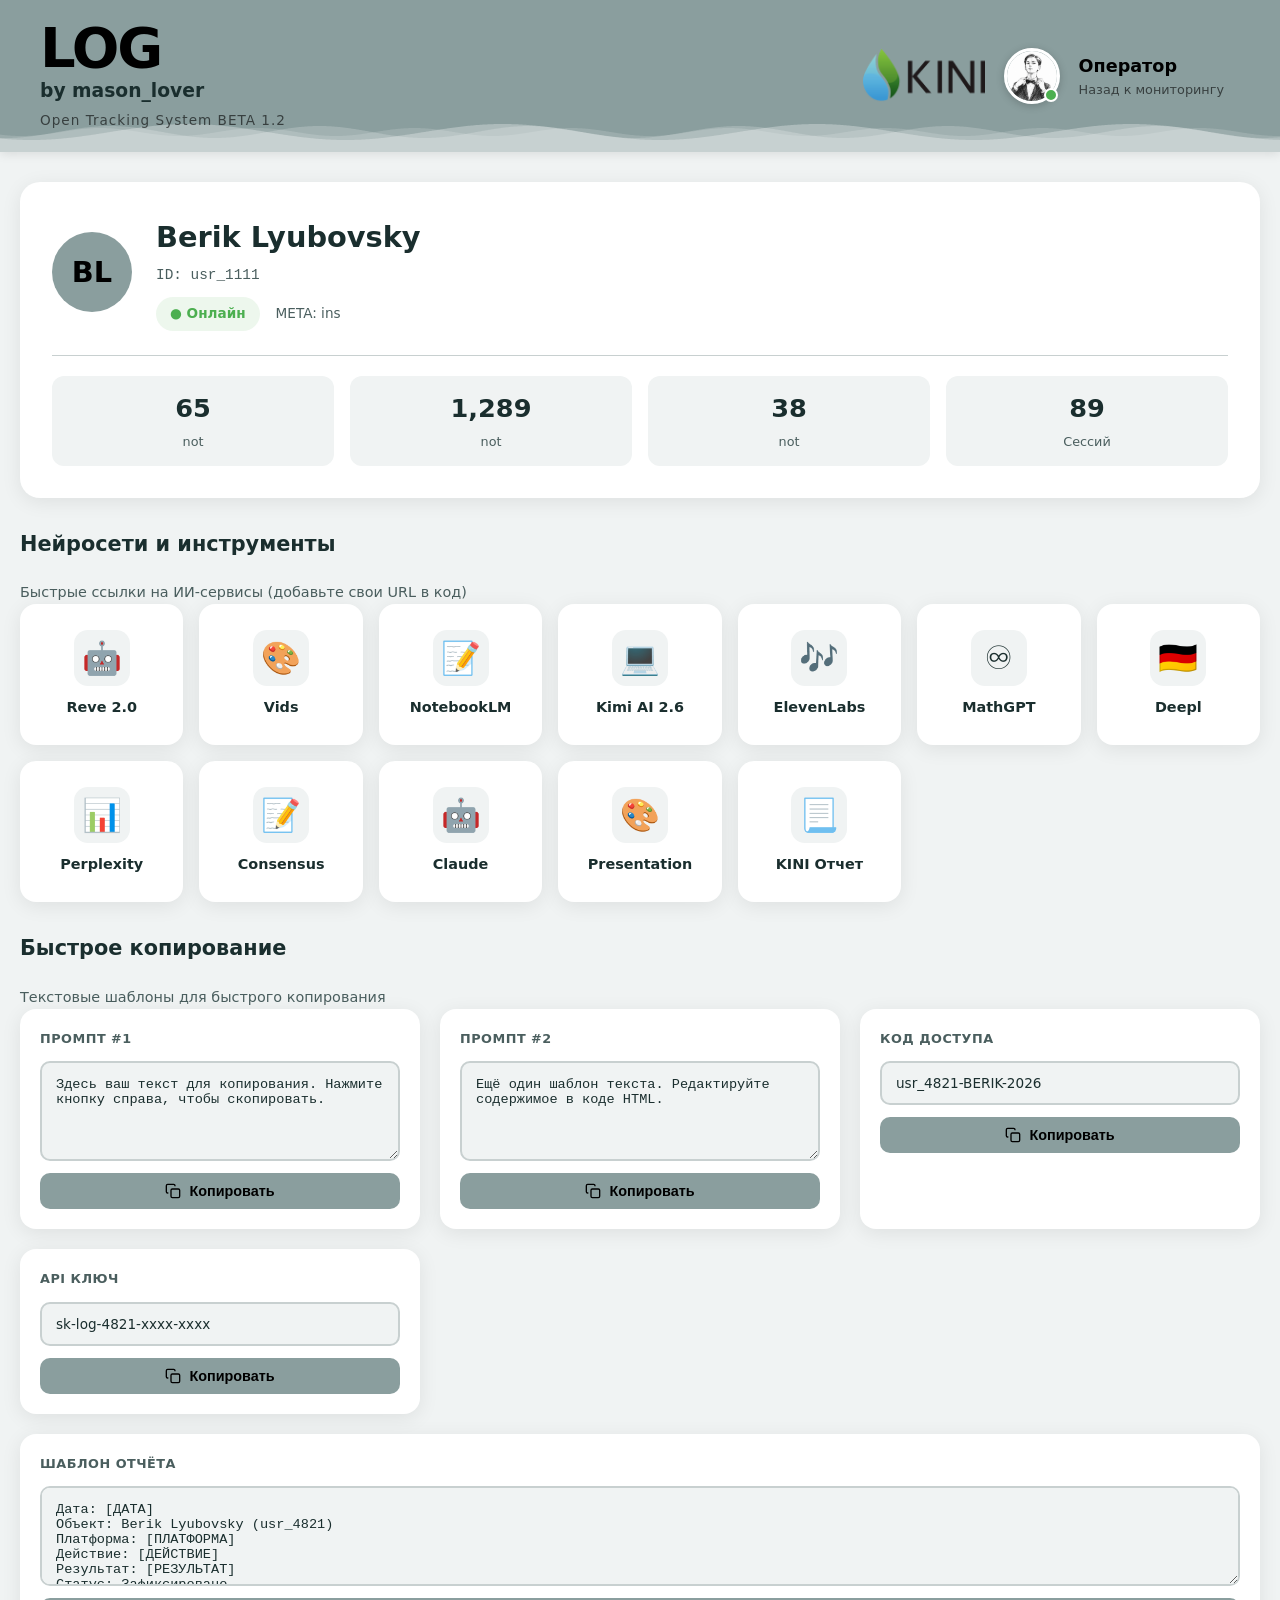
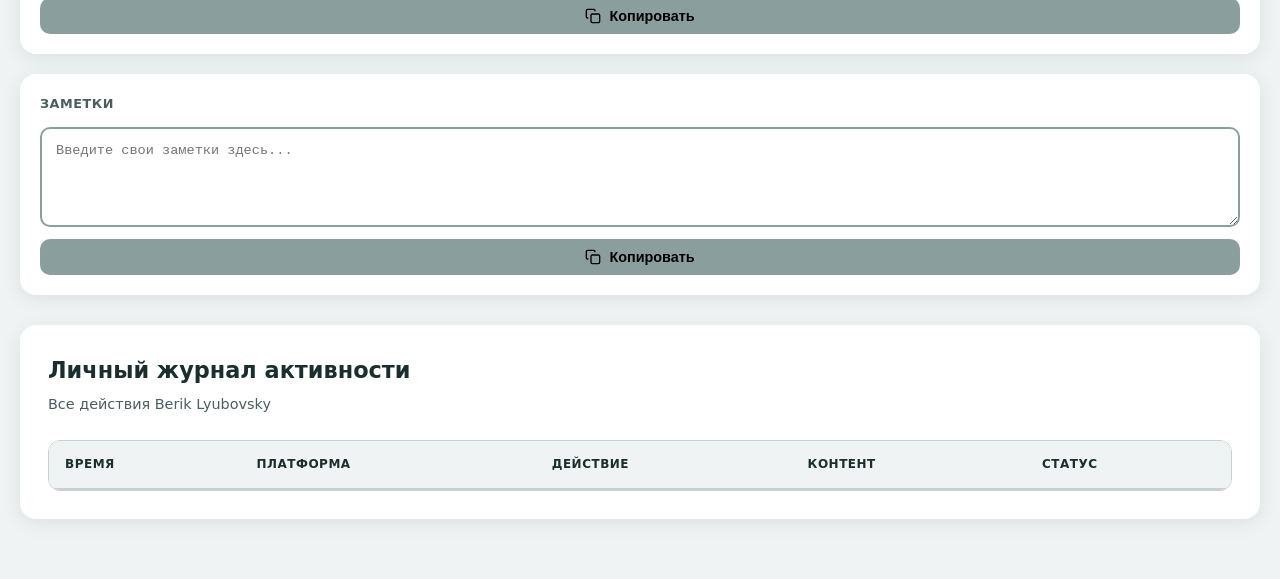
==== commit cfcbca0d: "Update profile.html" ====
--- a/profile.html
+++ b/profile.html
@@ -119,7 +119,7 @@
                     <span class="ai-icon">🎨</span>
                     <span class="ai-name">Presentation</span>
                 </a>
-                  <a href="https://sg.docworkspace.com/d/cbPa2j7wuVCkdccG_5qf8lubwtyngl6ngdi?sa=S5&st=1" class="ai-btn" target="_blank">
+                  <a href="https://sg.docworkspace.com/d/cbPa2uvxUSLdUsnC_n4par8p678pu3k9qrs?sa=S3&st=0" class="ai-btn" target="_blank">
                     <span class="ai-icon">📃</span>
                     <span class="ai-name">KINI Отчет</span>
                 </a>
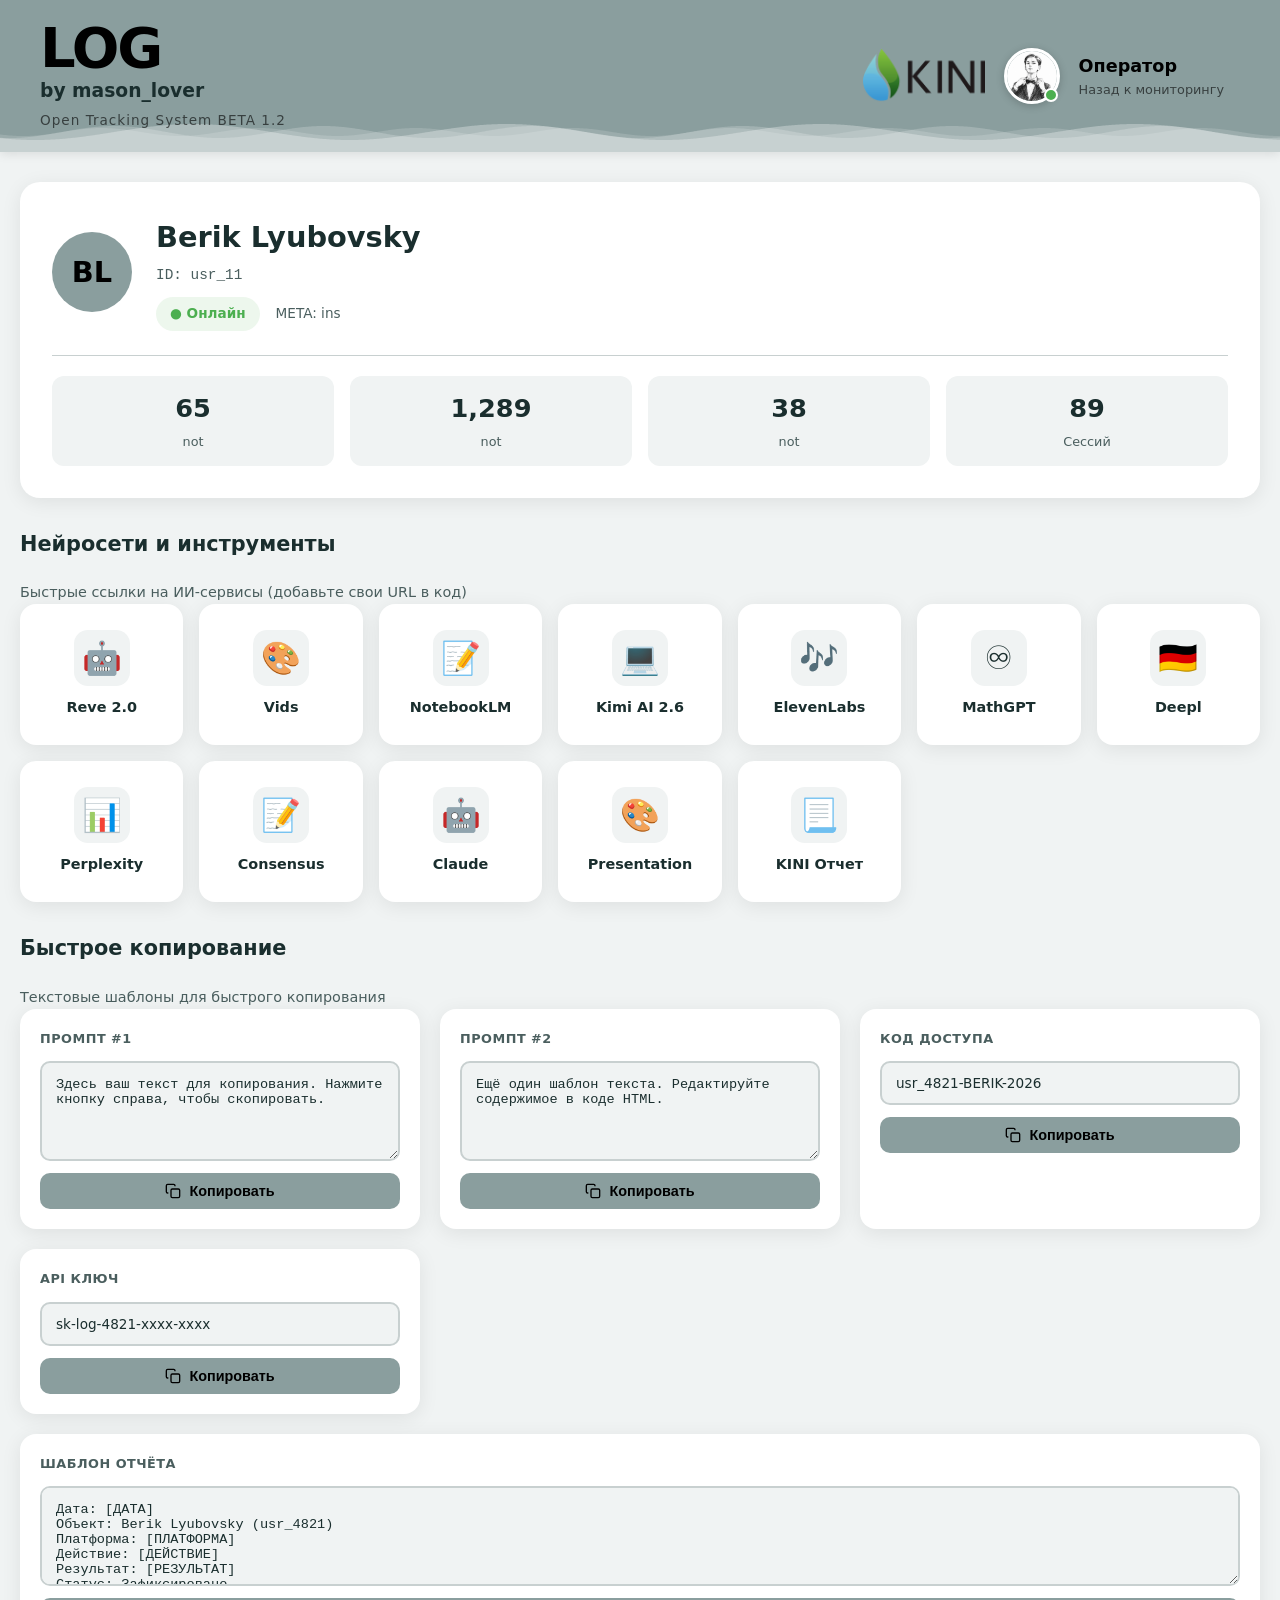
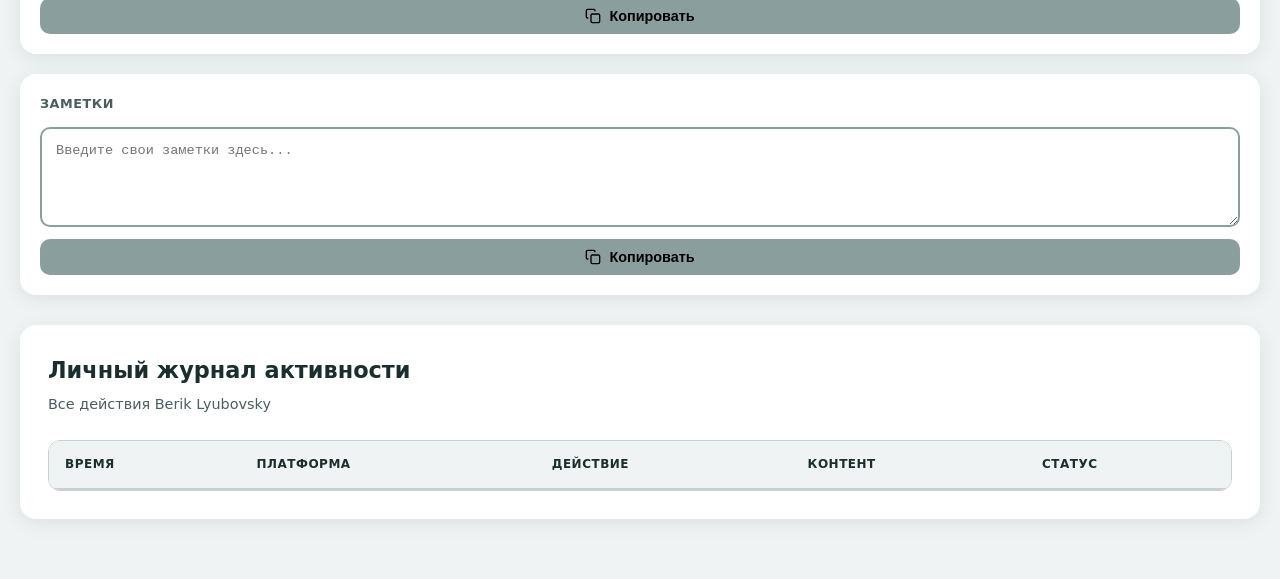
==== commit 520a4707: "Pending changes exported from your codespace" ====
--- a/profile.html
+++ b/profile.html
@@ -3,7 +3,7 @@
 <head>
     <meta charset="UTF-8">
     <meta name="viewport" content="width=device-width, initial-scale=1.0">
-    <title>LOG — Профиль Berik Lyubovsky</title>
+    <title>LOG — Профиль Berik L</title>
     <link rel="stylesheet" href="style.css">
     <link rel="stylesheet" href="profile.css">
 </head>
@@ -43,7 +43,7 @@
                     <div class="profile-avatar-large">BL</div>
                     <div class="profile-info">
                         <h2 class="profile-name">Berik Lyubovsky</h2>
-                        <p class="profile-id">ID: usr_1111</p>
+                        <p class="profile-id">ID: usr_11</p>
                         <div class="profile-meta">
                             <span class="profile-status online">● Онлайн</span>
                             <span class="profile-platforms">META: ins</span>
@@ -118,10 +118,10 @@
                       <a href="https://canva.link/pawk1xl1iqesmpp" class="ai-btn" target="_blank">
                     <span class="ai-icon">🎨</span>
                     <span class="ai-name">Presentation</span>
-                </a>
-                  <a href="https://sg.docworkspace.com/d/cbPa2uvxUSLdUsnC_n4par8p678pu3k9qrs?sa=S3&st=0" class="ai-btn" target="_blank">
-                    <span class="ai-icon">📃</span>
-                    <span class="ai-name">KINI Отчет</span>
+                </a>
+                  <a href="https://sg.docworkspace.com/d/cbPa2uvxUSLdUsnC_n4par8p678pu3k9qrs?sa=S3&st=0" class="ai-btn" target="_blank">
+                    <span class="ai-icon">📃</span>
+                    <span class="ai-name">KINI Отчет</span>
                 </a>
             </div>
         </section>
